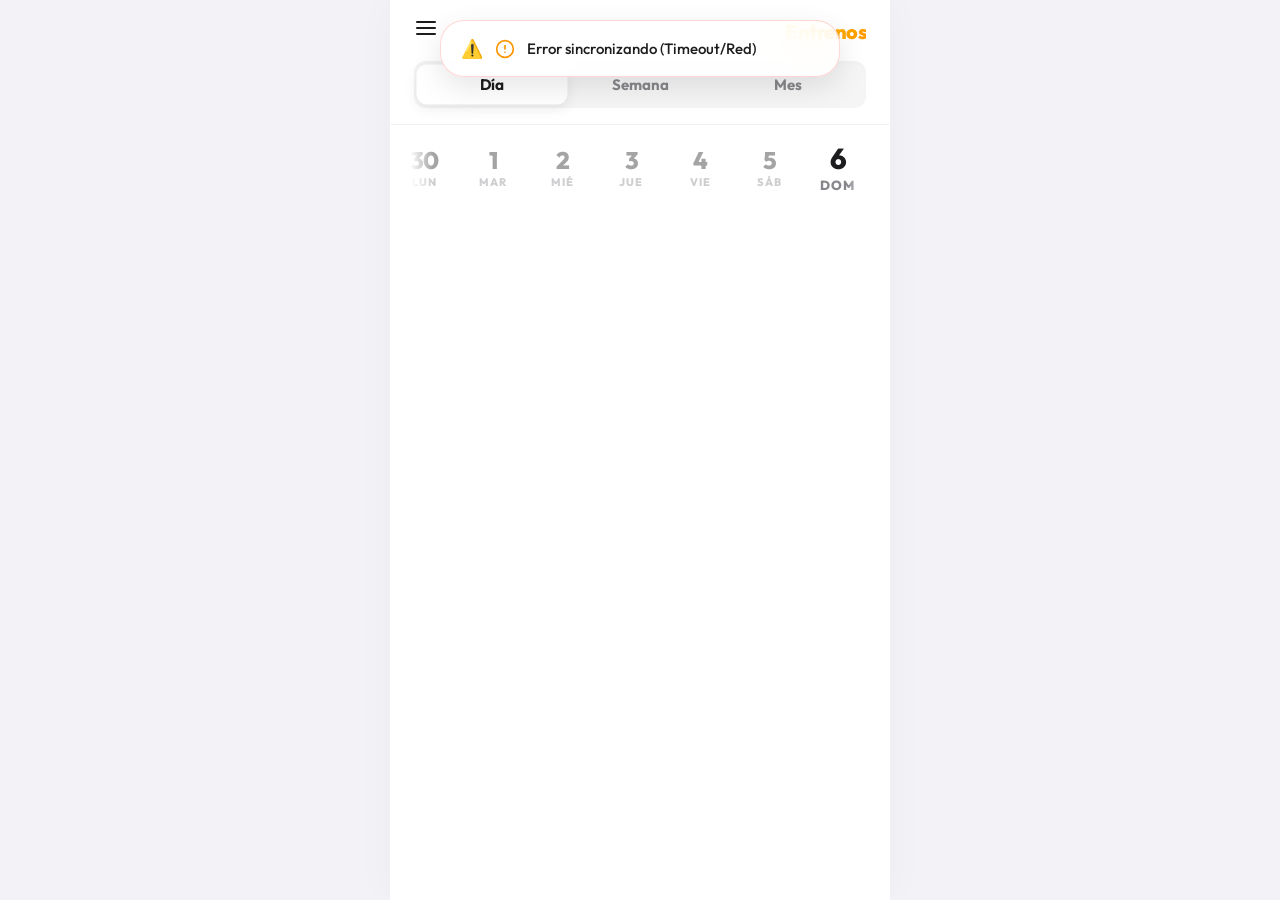
==== entrenos.html @ af9a8c85 "Add files via upload" ====
<!DOCTYPE html>
<html lang="es">
<head>
    <meta charset="UTF-8">
    <meta name="viewport" content="width=device-width, initial-scale=1.0, maximum-scale=1.0, user-scalable=no">
    <title>FlowApp - Entrenamientos</title>
    <link rel="stylesheet" href="shared.css">
    <link rel="stylesheet" href="entrenos.css">
</head>
<body>
    <nav id="sidebar" class="sidebar">
        <div class="sidebar-header">
            <h2>Menú</h2>
            <button id="close-menu" class="btn-icon">
                <svg width="20" height="20" viewBox="0 0 24 24" fill="none" stroke="currentColor" stroke-width="2" stroke-linecap="round" stroke-linejoin="round"><line x1="18" y1="6" x2="6" y2="18"></line><line x1="6" y1="6" x2="18" y2="18"></line></svg>
            </button>
        </div>
        <ul class="nav-links">
            <li onclick="window.location.href='index.html'" style="display:flex; align-items:center; gap:10px;">
                <svg width="18" height="18" viewBox="0 0 24 24" fill="none" stroke="currentColor" stroke-width="2" stroke-linecap="round" stroke-linejoin="round"><path d="M4 19.5A2.5 2.5 0 0 1 6.5 17H20"></path><path d="M6.5 2H20v20H6.5A2.5 2.5 0 0 1 4 19.5v-15A2.5 2.5 0 0 1 6.5 2z"></path></svg> Journaling
            </li>
            <li onclick="window.location.href='habitos.html'" style="display:flex; align-items:center; gap:10px;">
                <svg width="18" height="18" viewBox="0 0 24 24" fill="none" stroke="currentColor" stroke-width="2" stroke-linecap="round" stroke-linejoin="round"><polygon points="13 2 3 14 12 14 11 22 21 10 12 10 13 2"></polygon></svg> Hábitos
            </li>
            <li class="active" onclick="window.location.href='entrenos.html'" style="display:flex; align-items:center; gap:10px;">
                <svg width="18" height="18" viewBox="0 0 24 24" fill="none" stroke="currentColor" stroke-width="2" stroke-linecap="round" stroke-linejoin="round"><path d="M18 8h1a4 4 0 0 1 0 8h-1"></path><path d="M2 8h16v8H2z"></path><path d="M6 8v8"></path><path d="M14 8v8"></path><path d="M5 8H4a4 4 0 0 0 0 8h1"></path></svg> Entrenamientos
            </li>
        </ul>
    </nav>
    <div id="overlay" class="overlay"></div>

    <div class="app-container">
        <header>
            <div class="header-top">
                <button id="menu-btn" class="icon-btn">
                    <svg width="24" height="24" viewBox="0 0 24 24" fill="none" stroke="currentColor" stroke-width="2" stroke-linecap="round" stroke-linejoin="round"><line x1="3" y1="12" x2="21" y2="12"></line><line x1="3" y1="6" x2="21" y2="6"></line><line x1="3" y1="18" x2="21" y2="18"></line></svg>
                </button>
                <div class="logo"><span class="gradient-text">Entrenos</span></div>
            </div>
            <div id="view-toggles" class="view-toggles">
                <button class="toggle-btn active" id="btn-day" onclick="changeView('day')">Día</button>
                <button class="toggle-btn" id="btn-week" onclick="changeView('week')">Semana</button>
                <button class="toggle-btn" id="btn-month" onclick="changeView('month')">Mes</button>
            </div>
        </header>

        <main id="main-view">
            <div class="picker-container" id="picker-container"></div>
            
            <div id="start-screen" class="hidden">
                <h2 class="start-title">¿Qué toca hoy?</h2>
                <div id="routines-buttons" class="routines-buttons"></div>
                <button class="btn-skip" onclick="skipToLogs()">Omitir y ver registros</button>
            </div>

            <div id="logs-screen" class="hidden">
                <div id="logs-container" class="logs-container"></div>
            </div>

            <div id="fab-overlay" class="fab-overlay hidden" onclick="toggleFab()"></div>

            <div id="fab-container" class="fab-wrapper hidden">
                <div id="fab-menu" class="fab-menu">
                    <div class="fab-item" onclick="forceStartWorkout(); toggleFab();">
                        <span class="fab-label">Iniciar entrenamiento</span>
                        <button class="fab-mini fire">
                            <svg width="20" height="20" viewBox="0 0 24 24" fill="none" stroke="currentColor" stroke-width="2" stroke-linecap="round" stroke-linejoin="round"><path d="M8.5 14.5A2.5 2.5 0 0 0 11 12c0-1.38-.5-2-1-3-1.072-2.143-.224-4.054 2-6 .5 2.5 2 4.9 4 6.5 2 1.6 3 3.5 3 5.5a7 7 0 1 1-14 0c0-1.153.433-2.294 1-3a2.5 2.5 0 0 0 2.5 2.5z"></path></svg>
                        </button>
                    </div>
                    <div class="fab-item" onclick="openLibrary(); toggleFab();">
                        <span class="fab-label">Mis rutinas</span>
                        <button class="fab-mini add">
                            <svg width="20" height="20" viewBox="0 0 24 24" fill="none" stroke="currentColor" stroke-width="2" stroke-linecap="round" stroke-linejoin="round"><line x1="12" y1="5" x2="12" y2="19"></line><line x1="5" y1="12" x2="19" y2="12"></line></svg>
                        </button>
                    </div>
                </div>
                <button id="fab-main" class="fab-main" onclick="toggleFab()">
                    <svg width="28" height="28" viewBox="0 0 24 24" fill="none" stroke="currentColor" stroke-width="3" stroke-linecap="round" stroke-linejoin="round"><line x1="12" y1="5" x2="12" y2="19"></line><line x1="5" y1="12" x2="19" y2="12"></line></svg>
                </button>
            </div>
        </main>

        <div id="library-panel" class="modal-panel hidden">
            <div class="modal-header">
                <h2 class="gradient-text">Mis Rutinas</h2>
                <button class="btn-icon close-modal" onclick="closeModals()">
                    <svg width="20" height="20" viewBox="0 0 24 24" fill="none" stroke="currentColor" stroke-width="2" stroke-linecap="round" stroke-linejoin="round"><line x1="18" y1="6" x2="6" y2="18"></line><line x1="6" y1="6" x2="18" y2="18"></line></svg>
                </button>
            </div>
            <div id="library-list" class="form-content"></div>
            <div style="display: none;padding: 0 24px 30px;"><button class="btn-primary" onclick="openCreateForm()">Nueva Rutina</button></div>
        </div>

        <div id="form-panel" class="modal-panel hidden">
            <div class="modal-header">
                <h2 id="form-title" class="gradient-text">Nueva Rutina</h2>
                <button class="btn-icon close-modal" onclick="closeModals()">
                    <svg width="20" height="20" viewBox="0 0 24 24" fill="none" stroke="currentColor" stroke-width="2" stroke-linecap="round" stroke-linejoin="round"><line x1="18" y1="6" x2="6" y2="18"></line><line x1="6" y1="6" x2="18" y2="18"></line></svg>
                </button>
            </div>
            <div class="form-content">
                <div class="progressive-form">
                    <div class="form-step active" id="step-r-name">
                        <p class="section-label">1. Nombra tu rutina</p>
                        <input type="text" id="routine-name" placeholder="Ej. Espalda y Bíceps" autocomplete="off">
                    </div>
                    
                    <div class="form-step" id="step-r-color">
                        <p class="section-label">2. Elige un color</p>
                        <div class="color-picker" id="routine-color-picker"></div>
                    </div>
                    
                    <div class="form-step" id="step-r-exercises">
                        <p class="section-label">3. Añade tus ejercicios</p>
                        <div class="search-box">
                            <input type="text" id="exercise-search" placeholder="Escribe para buscar..." autocomplete="off">
                            <div id="search-results" class="search-results hidden"></div>
                        </div>
                        <ul id="selected-exercises" class="selected-exercises"></ul>
                    </div>
                </div>
                
                <button id="btn-save-routine" class="btn-primary" onclick="saveRoutine()" disabled>Guardar Rutina</button>
            </div>
        </div>

        <div id="deck-container" class="hidden">
            <div class="deck-header-btns">
                <button class="deck-btn reset" onclick="resetWorkout()">Reset</button>
                <button class="deck-btn" onclick="closeDeck()">Salir</button>
            </div>
            
            <div id="edge-left" class="edge-indicator nope">
                <svg width="40" height="40" viewBox="0 0 24 24" fill="none" stroke="white" stroke-width="3" stroke-linecap="round" stroke-linejoin="round"><line x1="18" y1="6" x2="6" y2="18"></line><line x1="6" y1="6" x2="18" y2="18"></line></svg>
            </div>
            <div id="edge-right" class="edge-indicator like">
                <svg width="40" height="40" viewBox="0 0 24 24" fill="none" stroke="white" stroke-width="3" stroke-linecap="round" stroke-linejoin="round"><polyline points="20 6 9 17 4 12"></polyline></svg>
            </div>

            <div id="cards-wrapper"></div>
        </div>
    </div>

    <div id="toast-container" class="toast-container"></div>
    <script src="entrenos.js"></script>
</body>
</html>
---- shared.css ----
/* shared.css - Estilos globales compartidos */

:root {
    /* Paleta Clean Premium iOS */
    --bg-color: #f2f2f7; 
    --surface-color: #ffffff; 
    --text-primary: #1d1d1f; 
    --text-secondary: #86868b;
    --primary-gradient: linear-gradient(135deg, #FFCC00 0%, #FF9500 100%);
    --gradient-hover: linear-gradient(135deg, #FFD633 0%, #FFA733 100%);
    
    /* Bordes y Sombras */
    --border-radius-xl: 32px;
    --border-radius-lg: 24px;
    --border-radius-sm: 16px;
    --glass-bg: rgba(255, 255, 255, 0.85);
    --glass-border: rgba(0, 0, 0, 0.05);
    --shadow-soft: 0 8px 30px rgba(0, 0, 0, 0.04);
}

* { 
    margin: 0; padding: 0; box-sizing: border-box; 
    font-family: -apple-system, BlinkMacSystemFont, 'SF Pro Display', 'Segoe UI', Roboto, sans-serif;
    -webkit-font-smoothing: antialiased;
}

body {
    background-color: var(--bg-color);
    color: var(--text-primary);
    overflow-x: hidden;
    height: 100dvh;
    display: flex;
    flex-direction: column;
}

/* Tipografía Compartida */
.gradient-text {
    background: var(--primary-gradient);
    -webkit-background-clip: text;
    -webkit-text-fill-color: transparent;
    font-weight: 800;
    letter-spacing: -0.5px;
}

/* Contenedor Principal y Header */
.app-container {
    display: flex;
    flex-direction: column;
    height: 100%;
    width: 100%;
    max-width: 500px;
    margin: 0 auto;
    position: relative;
    background-color: var(--surface-color);
    box-shadow: 0 0 40px rgba(0,0,0,0.03);
}

header {
    padding: 16px 24px;
    background: var(--glass-bg);
    backdrop-filter: blur(20px);
    -webkit-backdrop-filter: blur(20px);
    position: sticky;
    top: 0;
    z-index: 10;
    border-bottom: 1px solid var(--glass-border);
}

.icon-btn {
    background: none; border: none; 
    color: var(--text-primary); font-size: 24px; 
    cursor: pointer; transition: transform 0.2s ease, opacity 0.2s;
}
.icon-btn:active { transform: scale(0.9); opacity: 0.7; }
.logo { font-size: 20px; }

/* Menú Lateral (Sidebar Compartida) */
.sidebar {
    position: fixed; top: 0; left: -100%; width: 85%; max-width: 320px; height: 100%;
    background: var(--surface-color); border-right: 1px solid var(--glass-border);
    z-index: 100; transition: left 0.4s cubic-bezier(0.19, 1, 0.22, 1); 
    padding: 30px 24px; box-shadow: var(--shadow-soft);
}
.sidebar.open { left: 0; }

.sidebar-header { display: flex; justify-content: space-between; align-items: center; margin-bottom: 40px; }
.sidebar-header h2 { color: var(--text-primary); font-weight: 800; font-size: 24px; letter-spacing: -0.5px; }
#close-menu { 
    background: #f2f2f7; border: none; width: 32px; height: 32px; 
    border-radius: 50%; display: flex; align-items: center; justify-content: center;
    color: var(--text-primary); font-weight: bold; cursor: pointer;
}

.nav-links { list-style: none; }
.nav-links li { 
    padding: 16px 20px; margin-bottom: 8px; border-radius: var(--border-radius-sm); 
    cursor: pointer; transition: all 0.2s ease;
    color: var(--text-secondary); font-weight: 500; font-size: 17px;
}
.nav-links li.active { background: rgba(255, 149, 0, 0.1); color: #E68A00; font-weight: 700; }
.nav-links li.disabled { opacity: 0.4; cursor: not-allowed; }
.nav-links li:not(.active):not(.disabled):hover { background: #f2f2f7; color: var(--text-primary); }

.overlay { 
    position: fixed; top: 0; left: 0; width: 100%; height: 100%; 
    background: rgba(0,0,0,0.2); backdrop-filter: blur(3px); 
    z-index: 90; display: none; animation: fadeIn 0.3s; 
}
.overlay.show { display: block; }

/* Toasts Compartidos */
.toast-container { position: fixed; top: 20px; left: 50%; transform: translateX(-50%); z-index: 1000; display: flex; flex-direction: column; gap: 10px; width: 90%; max-width: 400px; }
.toast { 
    background: var(--glass-bg); backdrop-filter: blur(20px);
    border: 1px solid rgba(255, 59, 48, 0.2); box-shadow: 0 10px 30px rgba(0, 0, 0, 0.1);
    padding: 16px 20px; border-radius: var(--border-radius-lg); 
    color: var(--text-primary); font-weight: 500; font-size: 15px;
    animation: slideInDown 0.4s cubic-bezier(0.19, 1, 0.22, 1) forwards; 
    display: flex; align-items: center; gap: 12px;
}
.toast::before { content: '⚠️'; font-size: 18px; }

/* Animaciones Globales */
@keyframes slideInDown { 0% { opacity: 0; transform: translateY(-30px); } 100% { opacity: 1; transform: translateY(0); } }
@keyframes popIn { 0% { opacity: 0; transform: translateY(15px) scale(0.97); } 100% { opacity: 1; transform: translateY(0) scale(1); } }
@keyframes fadeIn { from { opacity: 0; } to { opacity: 1; } }
---- entrenos.css ----
/* entrenos.css - DISEÑO DISRUPTIVO ULTRA PREMIUM 2026 */
@import url('https://fonts.googleapis.com/css2?family=Outfit:wght@300;400;500;600;700;800;900&display=swap');

* { box-sizing: border-box; font-family: 'Outfit', sans-serif !important; }

/* --- Toggles y Header --- */
.header-top { display: flex; justify-content: space-between; align-items: center; margin-bottom: 15px; }
.view-toggles { display: flex; background: rgba(0,0,0,0.04); border-radius: 12px; padding: 4px; width: 100%; box-shadow: inset 0 2px 4px rgba(0,0,0,0.02); }
.toggle-btn { flex: 1; border: none; background: transparent; padding: 10px 0; border-radius: 10px; font-size: 15px; font-weight: 700; cursor: pointer; color: var(--text-secondary); transition: all 0.3s cubic-bezier(0.19, 1, 0.22, 1); }
.toggle-btn.active { background: var(--surface-color); color: var(--text-primary); box-shadow: 0 4px 12px rgba(0,0,0,0.08); transform: scale(1.02); }

main { flex: 1; overflow-y: auto; padding: 0 20px 120px 20px; width: 100%; }
.hidden { display: none !important; }

/* --- Picker Horizontal --- */
.picker-container { display: flex; overflow-x: auto; gap: 15px; padding: 20px 0; scrollbar-width: none; scroll-snap-type: x mandatory; align-items: center; mask-image: linear-gradient(to right, transparent, black 5%, black 95%, transparent); -webkit-mask-image: linear-gradient(to right, transparent, black 5%, black 95%, transparent); transition: opacity 0.3s, max-height 0.3s; }
.picker-container::-webkit-scrollbar { display: none; }
.day-item { display: flex; flex-direction: column; align-items: center; min-width: 54px; opacity: 0.4; font-weight: 600; scroll-snap-align: center; cursor: pointer; transition: all 0.3s ease; }
.day-item.active { opacity: 1; color: var(--text-primary); transform: scale(1.2); }
.day-item .day-num { font-size: 24px; font-weight: 800; letter-spacing: -1px; }
.day-item .day-name { font-size: 11px; text-transform: uppercase; font-weight: 800; color: var(--text-secondary); letter-spacing: 1px; }
.period-item { min-width: 90%; text-align: center; font-size: 16px; font-weight: 800; opacity: 0.3; scroll-snap-align: center; cursor: pointer; transition: all 0.3s; padding: 10px; letter-spacing: -0.3px; }
.period-item.active { opacity: 1; transform: scale(1.05); color: var(--text-primary); }

/* --- Pantalla de Inicio --- */
.start-title { font-size: 38px; font-weight: 900; text-align: center; margin: 20px 0 30px; background: linear-gradient(135deg, #FF9500, #FF3B30); -webkit-background-clip: text; -webkit-text-fill-color: transparent; letter-spacing: -1.5px; animation: slideUp 0.5s ease forwards; line-height: 1.1; }
.routines-buttons { display: flex; flex-direction: column; gap: 16px; width: 100%; }
.btn-routine-start { width: 100%; text-align: left; padding: 24px; border-radius: var(--border-radius-lg); font-size: 20px; font-weight: 700; background: linear-gradient(135deg, #ffffff 0%, #f4f4f8 100%); color: var(--text-primary); border: 1px solid rgba(0,0,0,0.03); box-shadow: 0 10px 30px rgba(0,0,0,0.04); cursor: pointer; transition: all 0.3s; display: flex; justify-content: space-between; align-items: center; position: relative; overflow: hidden; animation: slideUp 0.5s ease forwards; opacity: 0; }
.btn-routine-start::before { content: ''; position: absolute; left: 0; top: 0; width: 8px; height: 100%; background: var(--routine-color); border-radius: 8px 0 0 8px; }
.btn-routine-start:active { transform: scale(0.96); }
.btn-skip { width: 100%; text-align: center; background: transparent; color: var(--text-secondary); padding: 20px; border: none; font-size: 16px; font-weight: 700; cursor: pointer; animation: fadeIn 1s forwards; opacity: 0; text-decoration: underline; text-underline-offset: 4px; }

/* --- Logs (Historial de Entrenos) --- */
.logs-container { display: flex; flex-direction: column; gap: 30px; width: 100%; }
.empty-state { text-align: center; padding: 40px 20px; color: var(--text-secondary); font-weight: 600; font-size: 18px; animation: fadeIn 0.5s; display: flex; flex-direction: column; align-items: center; }

/* Grupo de Rutina Registrada */
.routine-group { background: linear-gradient(135deg, #ffffff 0%, #fafafa 100%); border-radius: var(--border-radius-xl); padding: 24px; box-shadow: 0 8px 30px rgba(0,0,0,0.03); animation: slideUp 0.5s ease forwards; position: relative; overflow: visible; }
.routine-group::before { content: ''; position: absolute; top: 0; left: 0; right: 0; height: 6px; background: var(--routine-color); border-radius: var(--border-radius-xl) var(--border-radius-xl) 0 0; }
.log-header-top { display: flex; justify-content: space-between; align-items: flex-start; margin-bottom: 24px; }
.log-routine-title { font-size: 24px; font-weight: 600; color: #2c2c2e; letter-spacing: -0.3px; line-height: 1.1; }

/* Menú 3 puntitos de Logs */
.log-action-btn { background: transparent; border: none; width: 32px; height: 32px; display: flex; justify-content: center; align-items: center; color: rgba(0,0,0,0.25); cursor: pointer; transition: all 0.2s; }
.log-action-btn:hover, .log-action-btn:active { color: var(--text-primary); transform: scale(1.1); }
.log-actions-menu-container { position: relative; }
.log-dropdown { position: absolute; top: calc(100% + 8px); right: 0; background: var(--surface-color); border-radius: 16px; box-shadow: 0 15px 40px rgba(0,0,0,0.15); border: 1px solid rgba(0,0,0,0.05); z-index: 50; min-width: 220px; overflow: hidden; transform-origin: top right; animation: scaleIn 0.2s cubic-bezier(0.19, 1, 0.22, 1); }
.log-dropdown.hidden { display: none; }
.log-dropdown-item { padding: 16px 20px; font-weight: 700; font-size: 16px; color: var(--text-primary); cursor: pointer; transition: background 0.2s; }
.log-dropdown-item:hover { background: #f8f8fb; }
.log-dropdown-item.delete { color: #FF3B30; border-top: 1px solid rgba(0,0,0,0.05); }

/* Edición de logs */
.log-edit-input { width: 68px; background: transparent; border: 1px solid transparent; font-size: 30px; font-weight: 900; text-align: center; outline: none; color: var(--text-primary); transition: all 0.2s; padding: 0; border-radius: 8px; opacity: 1; -webkit-text-fill-color: var(--text-primary); letter-spacing: -1px; }
.log-edit-input:not(:disabled) { background: #fff; border-color: rgba(0,0,0,0.15); box-shadow: 0 2px 8px rgba(0,0,0,0.05); padding: 4px; transform: scale(1.05); z-index: 10; color: var(--text-primary); -webkit-text-fill-color: initial; }
.edit-actions { display: flex; gap: 12px; margin-top: 24px; justify-content: flex-end; animation: fadeIn 0.3s ease; position: relative; z-index: 2147483647; pointer-events: auto !important; clear: both; }
.btn-cancel { background: #f2f2f7; color: var(--text-secondary); border: none; font-weight: 700; cursor: pointer; padding: 14px 24px; border-radius: 12px; font-size: 16px; transition: transform 0.2s; position: relative; z-index: 2147483647; pointer-events: auto !important; }
.btn-cancel:active { transform: scale(0.95); }
.btn-save { background: linear-gradient(135deg, #FF9500, #FF3B30); color: #fff; border: none; font-weight: 700; border-radius: 12px; padding: 14px 24px; cursor: pointer; box-shadow: 0 6px 15px rgba(255, 149, 0, 0.3); transition: transform 0.2s; font-size: 16px; position: relative; z-index: 2147483647; pointer-events: auto !important; }
.btn-save:active { transform: scale(0.95); }

/* Acordeón de Ejercicios */
.exercise-acc { background: transparent; border-bottom: 1px solid rgba(0,0,0,0.05); margin-bottom: 5px; overflow: hidden; transition: all 0.3s ease; }
.exercise-acc:last-child { border-bottom: none; margin-bottom: 0; }
.exercise-acc-header { padding: 20px 0; font-weight: 700; font-size: 17px; color: var(--text-primary); display: flex; justify-content: space-between; align-items: center; cursor: pointer; letter-spacing: -0.2px; }
.exercise-acc-header svg { transition: transform 0.3s; color: var(--text-secondary); }
.exercise-acc.open .exercise-acc-header svg { transform: rotate(180deg); color: var(--text-primary); }
.exercise-acc-body { max-height: 0; opacity: 0; transition: all 0.4s; }
.exercise-acc.open .exercise-acc-body { max-height: 800px; opacity: 1; padding-bottom: 20px; pointer-events: auto; }

/* SERIES (Logs) */
.modern-set-list { display: flex; flex-direction: column; gap: 10px; }
.modern-set-item { display: flex; align-items: center; background: linear-gradient(135deg, #ffffff 0%, #f4f4f8 100%); padding: 12px 16px; border-radius: 14px; box-shadow: 0 6px 15px rgba(0,0,0,0.03); border: 1px solid rgba(0,0,0,0.04); position: relative; overflow: hidden; }
.modern-set-item::before { content: ''; position: absolute; left: 0; top: 0; width: 4px; height: 100%; background: linear-gradient(to bottom, var(--routine-color, var(--text-primary)), transparent); opacity: 0.8; }
.ms-num { font-size: 15px; font-weight: 900; color: var(--text-primary); width: 32px; height: 32px; display: flex; justify-content: center; align-items: center; background: rgba(0,0,0,0.03); border-radius: 50%; margin-right: 12px; }
.ms-metrics { display: flex; flex: 1; justify-content: space-around; align-items: center; }
.ms-metric { display: flex; align-items: baseline; gap: 2px; }
.ms-lbl { font-size: 13px; font-weight: 800; color: var(--text-secondary); text-transform: uppercase; letter-spacing: 1px; }
.ms-divider { color: rgba(0,0,0,0.08); font-weight: 300; font-size: 28px; }

/* --- Vistas Semana y Mes --- */
.week-day-card { background: linear-gradient(135deg, #ffffff 0%, #f4f4f8 100%); border-radius: var(--border-radius-lg); padding: 16px 20px; margin-bottom: 10px; box-shadow: 0 4px 15px rgba(0,0,0,0.03); border-left: 5px solid transparent; animation: slideUp 0.4s forwards; display: flex; justify-content: space-between; align-items: center;}
.week-day-card.trained { border-left-color: var(--routine-color); cursor: pointer; }
.calendar-grid { display: grid; grid-template-columns: repeat(7, 1fr); gap: 10px; text-align: center; background: var(--surface-color); padding: 24px; border-radius: var(--border-radius-xl); box-shadow: 0 10px 40px rgba(0,0,0,0.04); animation: slideUp 0.5s forwards; }
.cal-header { font-size: 13px; font-weight: 900; color: var(--text-secondary); padding-bottom: 15px; }
.cal-day { aspect-ratio: 1; display: flex; flex-direction: column; justify-content: center; align-items: center; font-weight: 800; font-size: 18px; border-radius: 14px; cursor: pointer; transition: all 0.2s; }
.cal-day.trained { background: color-mix(in srgb, var(--routine-color) 10%, white); color: var(--text-primary); }
.cal-day.active { background: linear-gradient(135deg, #FF9500, #FF3B30) !important; color: white !important; transform: scale(1.1); box-shadow: 0 8px 20px rgba(255,149,0,0.3); }
.cal-dot { width: 6px; height: 6px; border-radius: 50%; background: var(--routine-color); margin-top: 4px; }

.add-routine-card { border: 2px dashed rgba(0,0,0,0.15); background: transparent; display: flex; justify-content: center; align-items: center; gap: 12px; color: var(--text-secondary); font-weight: 800; font-size: 18px; box-shadow: none; cursor: pointer; transition: all 0.3s; margin-top: 10px; border-left: 2px dashed rgba(0,0,0,0.15); }
.add-routine-card:active { background: rgba(0,0,0,0.03); border-color: var(--text-primary); color: var(--text-primary); transform: scale(0.98); }

/* --- FAB EXPANDIBLE Y OVERLAY BLUR --- */
.fab-overlay { position: fixed; inset: 0; background: rgba(242, 242, 247, 0.5); backdrop-filter: blur(8px); -webkit-backdrop-filter: blur(8px); z-index: 95; opacity: 0; pointer-events: none; transition: opacity 0.3s ease; }
.fab-overlay.show { opacity: 1; pointer-events: auto; }
.fab-wrapper { position: fixed; bottom: 30px; right: 30px; z-index: 100; display: flex; flex-direction: column; align-items: flex-end; gap: 15px; }
.fab-menu { display: flex; flex-direction: column; gap: 16px; align-items: flex-end; transition: all 0.3s cubic-bezier(0.19, 1, 0.22, 1); opacity: 0; transform: translateY(20px); pointer-events: none; }
.fab-menu.open { opacity: 1; transform: translateY(0); pointer-events: auto; }
.fab-item { display: flex; align-items: center; gap: 14px; cursor: pointer; transition: transform 0.2s; }
.fab-item:active { transform: scale(0.95); }
.fab-label { background: var(--surface-color); padding: 10px 18px; border-radius: 12px; font-weight: 800; font-size: 15px; box-shadow: 0 10px 25px rgba(0,0,0,0.1); color: var(--text-primary); letter-spacing: -0.3px; }
.fab-mini { width: 50px; height: 50px; border-radius: 25px; border: none; display: flex; justify-content: center; align-items: center; color: white; box-shadow: 0 10px 25px rgba(255, 149, 0, 0.3); }
.fab-mini.fire { background: linear-gradient(135deg, #FF9500, #FF3B30); }
.fab-mini.add { background: linear-gradient(135deg, #FF9500, #FF3B30); }
.fab-main { width: 64px; height: 64px; border-radius: 32px; background: linear-gradient(135deg, #FF9500, #FF3B30); color: white; border: none; box-shadow: 0 15px 35px rgba(255, 149, 0, 0.4); transition: transform 0.3s cubic-bezier(0.19, 1, 0.22, 1), background 0.3s; cursor: pointer; display: flex; justify-content: center; align-items: center; }
.fab-main.active { transform: rotate(45deg); background: #FF3B30; box-shadow: 0 10px 25px rgba(255, 59, 48, 0.3); }

/* --- Modales --- */
.modal-panel { position: fixed; top: 0; left: 0; width: 100%; height: 100%; background: var(--bg-color); z-index: 105; display: flex; flex-direction: column; transition: transform 0.4s cubic-bezier(0.19, 1, 0.22, 1); }
.modal-panel.hidden { transform: translateY(100%); }
.modal-header { display: flex; justify-content: space-between; align-items: center; padding: 24px; background: var(--glass-bg); backdrop-filter: blur(20px); border-bottom: 1px solid var(--glass-border); }
.form-content { padding: 24px; overflow-y: auto; flex: 1; display: flex; flex-direction: column; gap: 30px; width: 100%; }
.progressive-form { display: flex; flex-direction: column; gap: 24px; width: 100%; }
.form-step { opacity: 0; transform: translateY(15px); max-height: 0; overflow: hidden; transition: all 0.5s cubic-bezier(0.19, 1, 0.22, 1); pointer-events: none; width: 100%; }
.form-step.active { opacity: 1; transform: translateY(0); max-height: 1000px; overflow: visible; pointer-events: auto; }
.section-label { font-size: 15px; font-weight: 900; color: var(--text-secondary); margin-bottom: 16px; text-transform: uppercase; letter-spacing: 1px; }

input[type="text"], input[type="number"] { width: 100%; padding: 18px 20px; border-radius: 12px; border: 1px solid rgba(0,0,0,0.05); font-size: 18px; font-weight: 700; background: var(--surface-color); outline: none; transition: all 0.2s; }
input:focus { border-color: #FF9500; box-shadow: 0 0 0 4px rgba(255, 149, 0, 0.1); }
.search-box { position: relative; width: 100%; }
.search-results { position: absolute; top: calc(100% + 8px); left: 0; right: 0; background: var(--surface-color); border-radius: 12px; box-shadow: 0 15px 40px rgba(0,0,0,0.15); z-index: 50; max-height: 250px; overflow-y: auto; border: 1px solid rgba(0,0,0,0.05); }
.search-item { padding: 16px 20px; border-bottom: 1px solid rgba(0,0,0,0.03); cursor: pointer; font-weight: 700; font-size: 16px; color: var(--text-primary); transition: background 0.2s; }
.search-item:hover { background: #f8f8fb; color: #FF9500; }

.selected-exercises { list-style: none; display: flex; flex-direction: column; gap: 10px; margin: 16px 0 0 0; padding: 0; width: 100%; }
.ex-chip { background: linear-gradient(135deg, #ffffff 0%, #f4f4f8 100%); padding: 12px 16px; border-radius: 12px; display: flex; justify-content: space-between; align-items: center; font-weight: 800; font-size: 16px; border: 1px solid rgba(0,0,0,0.03); width: 100%; }
.ex-chip-name { display: flex; align-items: center; gap: 12px; }
.ex-chip-num { color: var(--text-secondary); font-weight: 900; opacity: 0.5; }
.ex-chip .remove { color: #FF3B30; cursor: pointer; padding: 6px; background: rgba(255, 59, 48, 0.1); border-radius: 50%; display: flex; justify-content: center; align-items: center; transition: transform 0.2s; }
.ex-chip .remove:active { transform: scale(0.8); }

.color-picker { display: flex; gap: 14px; flex-wrap: wrap; }
.color-circle { width: 48px; height: 48px; border-radius: 24px; cursor: pointer; border: 3px solid transparent; transition: transform 0.2s; box-shadow: 0 4px 10px rgba(0,0,0,0.05); }
.color-circle.selected { border-color: var(--text-primary); transform: scale(1.15); box-shadow: 0 8px 20px rgba(0,0,0,0.15); }

/* BOTON PRINCIPAL DEGRADADO AMARILLO/NARANJA */
.btn-primary { width: 100%; padding: 22px; border-radius: 16px; background: linear-gradient(135deg, #FF9500, #FF3B30); color: white; font-size: 19px; font-weight: 900; letter-spacing: -0.5px; border: none; margin-top: 20px; cursor: pointer; box-shadow: 0 10px 25px rgba(255, 149, 0, 0.3); transition: all 0.2s; }
.btn-primary:active:not(:disabled) { transform: scale(0.96); box-shadow: 0 5px 15px rgba(255, 149, 0, 0.2); }
.btn-primary:disabled { opacity: 0.4; cursor: not-allowed; box-shadow: none; filter: grayscale(1); }

.btn-icon { background: rgba(0,0,0,0.05); border: none; border-radius: 50%; width: 44px; height: 44px; display: flex; justify-content: center; align-items: center; cursor: pointer; color: var(--text-primary); transition: transform 0.2s; }
.btn-icon:active { transform: scale(0.9); }

/* =========================================
   TINDER DECK
   ========================================= */
#deck-container { position: fixed; inset: 0; background: rgba(0, 0, 0, 0.85); backdrop-filter: blur(25px); -webkit-backdrop-filter: blur(25px); z-index: 1000; display: flex; align-items: center; justify-content: center; overflow: hidden; }
#cards-wrapper { position: relative; width: 100%; max-width: 400px; height: 85vh; perspective: 1000px; z-index: 10; }

.swipe-card { position: absolute; top: 0; left: 0; width: 100%; height: 100%; background: var(--surface-color); border-radius: 32px; box-shadow: 0 30px 60px rgba(0,0,0,0.4); display: flex; flex-direction: column; user-select: none; touch-action: pan-y; overflow: hidden; }
.swipe-card.active { z-index: 10; transform: scale(1) translateY(0); }
.swipe-card.behind { z-index: 9; transform: scale(0.92) translateY(30px); opacity: 0.8; pointer-events: none; }
.swipe-card.animate { transition: transform 0.3s cubic-bezier(0.19, 1, 0.22, 1), opacity 0.3s ease; }

@keyframes entranceBounce { 0% { transform: scale(0.9); opacity: 0; } 60% { transform: scale(1.03); opacity: 1; } 100% { transform: scale(1); opacity: 1; } }
@keyframes shineSweep { 0% { left: -200%; } 100% { left: 200%; } }
.swipe-card.entrance-anim { animation: entranceBounce 0.5s cubic-bezier(0.19, 1, 0.22, 1) forwards; overflow: hidden; }
.swipe-card.entrance-anim::after { content: ''; position: absolute; top: 0; left: -200%; width: 150%; height: 100%; background: linear-gradient(to right, rgba(255,255,255,0) 0%, rgba(255,255,255,0.15) 30%, rgba(255,255,255,0.4) 50%, rgba(255,255,255,0.15) 70%, rgba(255,255,255,0) 100%); transform: skewX(-30deg); filter: blur(10px); animation: shineSweep 1.2s cubic-bezier(0.25, 0.46, 0.45, 0.94) 0.1s forwards; z-index: 100; pointer-events: none; }

.card-visual { height: 45%; min-height: 250px; background-size: cover; background-position: center; position: relative; display: flex; flex-direction: column; justify-content: flex-end; padding: 30px 24px; }
.card-visual::after { content: ''; position: absolute; inset: 0; background: linear-gradient(to top, rgba(0,0,0,0.95) 0%, rgba(0,0,0,0.4) 50%, transparent 100%); }
.card-visual-text { position: relative; z-index: 2; }
.card-progress { font-size: 13px; color: rgba(255,255,255,0.7); font-weight: 900; text-transform: uppercase; margin-bottom: 8px; letter-spacing: 2px; }
.card-title { font-size: 34px; font-weight: 700; color: white; line-height: 1.1; letter-spacing: -0.5px; text-shadow: 0 2px 10px rgba(0,0,0,0.5); }

.series-container { flex: 1; display: flex; flex-direction: column; gap: 12px; overflow-y: auto; padding: 24px; background: var(--bg-color); }
.serie-row { display: flex; align-items: center; gap: 15px; background: var(--surface-color); padding: 14px 16px; border-radius: 16px; box-shadow: 0 4px 15px rgba(0,0,0,0.02); transition: all 0.3s cubic-bezier(0.19, 1, 0.22, 1); border: 2px solid transparent; }
.serie-row.active-input { border-color: var(--text-primary); transform: scale(1.02); box-shadow: 0 10px 25px rgba(0,0,0,0.08); }
.serie-row.hidden-set { display: none !important; }
.serie-num { width: 32px; height: 32px; background: var(--text-primary); color: white; border-radius: 50%; font-weight: 900; font-size: 15px; display: flex; justify-content: center; align-items: center; flex-shrink: 0; }
.inputs-group { display: flex; gap: 12px; flex: 1; }
.serie-input { flex: 1; padding: 16px; border: none; border-radius: 10px; font-size: 22px; text-align: center; font-weight: 900; background: #f2f2f7; outline: none; transition: all 0.2s; color: var(--text-primary); letter-spacing: -1px; width: 100%; }
.serie-input:focus { background: white; }
.serie-input::placeholder { color: #c7c7cc; font-weight: 700; font-size: 16px; letter-spacing: 0; }

.edge-indicator { position: absolute; top: 50%; transform: translateY(-50%); height: 220px; width: 100px; z-index: 1050; display: flex; align-items: center; opacity: 0; pointer-events: none; transition: background-color 0.2s ease; }
.edge-indicator.nope { left: -100px; border-radius: 0 150px 150px 0; background-color: rgba(255, 59, 48, 0.95); justify-content: flex-end; padding-right: 24px; box-shadow: inset -10px 0 30px rgba(0,0,0,0.1); }
.edge-indicator.like { right: -100px; border-radius: 150px 0 0 150px; background-color: rgba(52, 199, 89, 0.95); justify-content: flex-start; padding-left: 24px; box-shadow: inset 10px 0 30px rgba(0,0,0,0.1); }

.deck-header-btns { position: absolute; top: 40px; width: 100%; padding: 0 30px; display: flex; justify-content: space-between; z-index: 1200; pointer-events: none; }
.deck-btn { pointer-events: auto; color: white; background: rgba(255,255,255,0.2); backdrop-filter: blur(10px); padding: 12px 24px; border-radius: 30px; font-size: 14px; font-weight: 900; cursor: pointer; transition: transform 0.2s; border: none; text-transform: uppercase; letter-spacing: 1px; }
.deck-btn.reset { background: rgba(255, 59, 48, 0.7); }
.deck-btn:active { transform: scale(0.9); }

@keyframes slideUp { 0% { opacity: 0; transform: translateY(20px); } 100% { opacity: 1; transform: translateY(0); } }
@keyframes fadeIn { from { opacity: 0; } to { opacity: 1; } }
@keyframes scaleIn { from { opacity: 0; transform: scale(0.95); } to { opacity: 1; transform: scale(1); } }
/* =========================================
   ACORDEÓN DE LIBRERÍA DE RUTINAS
   ========================================= */
.library-acc { 
    background: linear-gradient(135deg, #ffffff 0%, #f4f4f8 100%); 
    border-radius: var(--border-radius-lg); 
    margin-bottom: 10px; 
    box-shadow: 0 4px 15px rgba(0,0,0,0.03); 
    border-left: 5px solid var(--routine-color); 
    overflow: hidden; 
    transition: all 0.4s cubic-bezier(0.19, 1, 0.22, 1); 
    animation: slideUp 0.4s forwards; 
}
.library-acc-header { 
    padding: 16px 20px; 
    display: flex; 
    justify-content: space-between; 
    align-items: center; 
    cursor: pointer; 
}
.library-acc-body { 
    max-height: 0; 
    opacity: 0; 
    transition: all 0.4s cubic-bezier(0.19, 1, 0.22, 1); 
    background: transparent; 
}
.library-acc.open .library-acc-body { 
    max-height: 1200px; 
    opacity: 1; 
    padding: 0 20px 20px 20px; 
}

/* Items de ejercicio en el desplegable */
.lib-ex-item { 
    display: flex; 
    align-items: center; 
    gap: 14px; 
    padding: 10px 0; 
    border-bottom: 1px solid rgba(0,0,0,0.04); 
}
.lib-ex-item:last-child { border-bottom: none; }
.lib-ex-num { 
    font-weight: 900; 
    color: var(--text-secondary); 
    opacity: 0.5; 
    width: 20px; 
    font-size: 14px;
}
.lib-ex-gif { 
    width: 46px; 
    height: 46px; 
    border-radius: 12px; 
    object-fit: cover; 
    background: rgba(0,0,0,0.05); 
    box-shadow: 0 2px 8px rgba(0,0,0,0.05);
}
.lib-ex-name { 
    font-weight: 700; 
    font-size: 15px; 
    color: var(--text-primary); 
    flex: 1; 
    line-height: 1.2; 
}
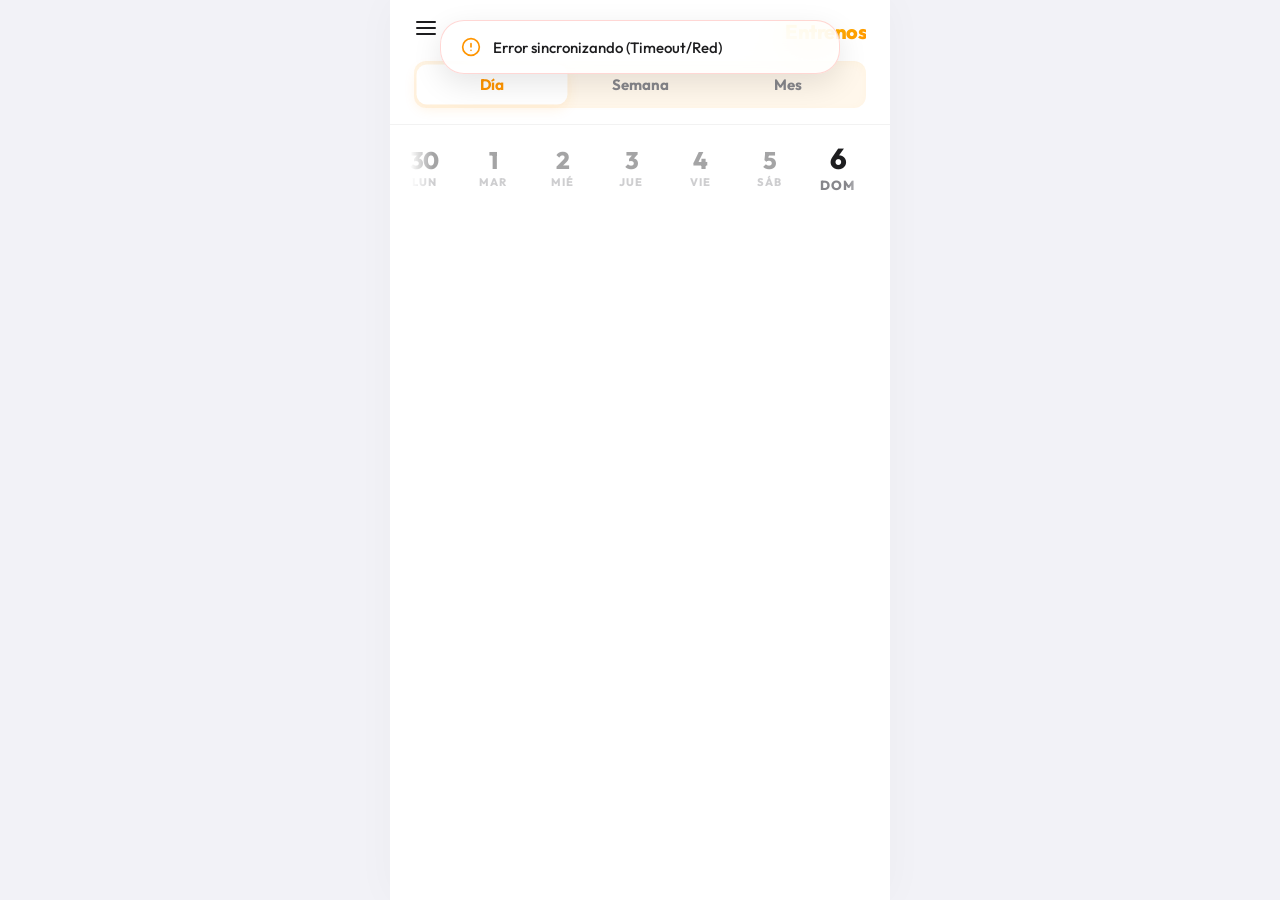
==== commit a9ef380c: "Add files via upload" ====
--- a/entrenos.html
+++ b/entrenos.html
@@ -23,7 +23,27 @@
                 <svg width="18" height="18" viewBox="0 0 24 24" fill="none" stroke="currentColor" stroke-width="2" stroke-linecap="round" stroke-linejoin="round"><polygon points="13 2 3 14 12 14 11 22 21 10 12 10 13 2"></polygon></svg> Hábitos
             </li>
             <li class="active" onclick="window.location.href='entrenos.html'" style="display:flex; align-items:center; gap:10px;">
-                <svg width="18" height="18" viewBox="0 0 24 24" fill="none" stroke="currentColor" stroke-width="2" stroke-linecap="round" stroke-linejoin="round"><path d="M18 8h1a4 4 0 0 1 0 8h-1"></path><path d="M2 8h16v8H2z"></path><path d="M6 8v8"></path><path d="M14 8v8"></path><path d="M5 8H4a4 4 0 0 0 0 8h1"></path></svg> Entrenamientos
+                <svg width="18" height="18" fill="currentColor" version="1.1" id="Layer_1" xmlns="http://www.w3.org/2000/svg" xmlns:xlink="http://www.w3.org/1999/xlink" viewBox="0 0 512 512" xml:space="preserve">
+        <g>
+            <g>
+                <path d="M503.749,226.95h-4.352v-38.073c0-16.017-13.032-29.047-29.048-29.047h-16.188v-16.132
+                    c0-16.018-13.03-29.049-29.048-29.049h-31.152c-16.017,0-29.048,13.031-29.048,29.049v83.252H147.087v-83.252
+                    c0-16.018-13.03-29.049-29.048-29.049H86.887c-16.017,0-29.048,13.031-29.048,29.049v16.132H41.652
+                    c-16.017,0-29.048,13.03-29.048,29.047v38.073H8.251c-4.557,0-8.251,3.693-8.251,8.251v41.596c0,4.558,3.694,8.251,8.251,8.251
+                    h4.353v38.071c0,16.017,13.031,29.047,29.048,29.047h16.187v16.134c0,16.017,13.03,29.048,29.048,29.048h31.152
+                    c16.017,0,29.048-13.031,29.048-29.048v-83.253h217.826v83.253c0,16.017,13.03,29.048,29.048,29.048h31.152
+                    c16.017,0,29.048-13.031,29.048-29.048v-16.134h16.187c16.017,0,29.048-13.03,29.048-29.047v-38.071h4.352
+                    c4.557,0,8.251-3.693,8.251-8.251v-41.596C512,230.644,508.306,226.95,503.749,226.95z M57.839,335.664H41.652
+                    c-6.918,0-12.545-5.627-12.545-12.544V188.878c0-6.917,5.628-12.544,12.545-12.544h16.187V335.664z M130.585,368.301
+                    c0,6.918-5.627,12.545-12.545,12.545H86.887c-6.918,0-12.545-5.627-12.545-12.545V143.698c0-6.918,5.627-12.546,12.545-12.546
+                    h31.152c6.918,0,12.545,5.628,12.545,12.546V368.301z M182.645,268.546h-35.557v-25.094h35.557V268.546z M312.857,268.546h-113.71
+                    v-25.094h113.71V268.546z M364.913,268.546H329.36v-25.094h35.553V268.546z M437.658,368.301c0,6.918-5.627,12.545-12.545,12.545
+                    h-31.152c-6.918,0-12.545-5.627-12.545-12.545V143.698c0-6.918,5.627-12.546,12.545-12.546h31.152
+                    c6.918,0,12.545,5.628,12.545,12.546V368.301z M482.893,323.12c0,6.917-5.628,12.544-12.545,12.544h-16.187V176.332h16.187
+                    c6.918,0,12.545,5.627,12.545,12.544V323.12z"/>
+            </g>
+        </g>
+    </svg> Entrenamientos
             </li>
         </ul>
     </nav>
--- a/shared.css
+++ b/shared.css
@@ -74,42 +74,97 @@
 .icon-btn:active { transform: scale(0.9); opacity: 0.7; }
 .logo { font-size: 20px; }
 
-/* Menú Lateral (Sidebar Compartida) */
+/* ====================================================
+   MENÚ LATERAL (SIDEBAR) ULTRA PREMIUM UNIFICADO
+   ==================================================== */
 .sidebar {
     position: fixed; top: 0; left: -100%; width: 85%; max-width: 320px; height: 100%;
     background: var(--surface-color); border-right: 1px solid var(--glass-border);
-    z-index: 100; transition: left 0.4s cubic-bezier(0.19, 1, 0.22, 1); 
-    padding: 30px 24px; box-shadow: var(--shadow-soft);
+    z-index: 1100; transition: left 0.4s cubic-bezier(0.19, 1, 0.22, 1); 
+    padding: 30px 24px; box-shadow: 20px 0 50px rgba(0, 0, 0, 0.05);
 }
 .sidebar.open { left: 0; }
 
 .sidebar-header { display: flex; justify-content: space-between; align-items: center; margin-bottom: 40px; }
-.sidebar-header h2 { color: var(--text-primary); font-weight: 800; font-size: 24px; letter-spacing: -0.5px; }
-#close-menu { 
-    background: #f2f2f7; border: none; width: 32px; height: 32px; 
-    border-radius: 50%; display: flex; align-items: center; justify-content: center;
-    color: var(--text-primary); font-weight: bold; cursor: pointer;
+.sidebar-header h2 { color: var(--text-primary); font-weight: 900; font-size: 24px; letter-spacing: -0.5px; }
+.sidebar .btn-icon { 
+    background: rgba(0,0,0,0.05); border: none; width: 44px; height: 44px; 
+    border-radius: 50%; display: flex; justify-content: center; align-items: center; 
+    cursor: pointer; color: var(--text-primary); transition: transform 0.2s;
 }
 
+/* Botón Cerrar Menú */
+#close-menu {
+    background: rgba(0, 0, 0, 0.04);
+    border: none;
+    width: 40px;
+    height: 40px;
+    border-radius: 50%;
+    font-size: 14px;
+    cursor: pointer;
+    color: var(--text-primary);
+    display: flex;
+    justify-content: center;
+    align-items: center;
+    transition: background 0.2s, transform 0.2s;
+}
+
+#close-menu:active {
+    transform: scale(0.9);
+    background: rgba(0, 0, 0, 0.08);
+}
+
+/* Lista de Enlaces */
 .nav-links { list-style: none; }
 .nav-links li { 
-    padding: 16px 20px; margin-bottom: 8px; border-radius: var(--border-radius-sm); 
-    cursor: pointer; transition: all 0.2s ease;
-    color: var(--text-secondary); font-weight: 500; font-size: 17px;
+    padding: 16px 20px; margin-bottom: 8px; border-radius: 14px; 
+    cursor: pointer; transition: all 0.25s cubic-bezier(0.19, 1, 0.22, 1);
+    color: var(--text-secondary); font-weight: 700; font-size: 17px;
+    display: flex; align-items: center; gap: 14px;
 }
-.nav-links li.active { background: rgba(255, 149, 0, 0.1); color: #E68A00; font-weight: 700; }
-.nav-links li.disabled { opacity: 0.4; cursor: not-allowed; }
-.nav-links li:not(.active):not(.disabled):hover { background: #f2f2f7; color: var(--text-primary); }
 
-.overlay { 
-    position: fixed; top: 0; left: 0; width: 100%; height: 100%; 
-    background: rgba(0,0,0,0.2); backdrop-filter: blur(3px); 
-    z-index: 90; display: none; animation: fadeIn 0.3s; 
+.nav-links li:hover:not(.active) { background: rgba(0,0,0,0.02); color: var(--text-primary); transform: translateX(6px); }
+.nav-links li.disabled { 
+    opacity: 0.4; cursor: not-allowed; 
 }
-.overlay.show { display: block; }
 
-/* Toasts Compartidos */
-.toast-container { position: fixed; top: 20px; left: 50%; transform: translateX(-50%); z-index: 1000; display: flex; flex-direction: column; gap: 10px; width: 90%; max-width: 400px; }
+/* Enlace Activo unificado con el degradado principal */
+.nav-links li.active { 
+    background: var(--primary-gradient); 
+    color: white !important; 
+    box-shadow: 0 10px 25px rgba(255, 204, 0, 0.35); 
+    transform: scale(1.02);
+}
+
+/* ====================================================
+   OVERLAY (FONDO DESENFOCADO)
+   ==================================================== */
+.overlay {
+    position: fixed;
+    inset: 0;
+    background: rgba(242, 242, 247, 0.4);
+    backdrop-filter: blur(8px);
+    -webkit-backdrop-filter: blur(8px);
+    z-index: 1050;
+    opacity: 0;
+    pointer-events: none;
+    transition: opacity 0.3s ease;
+    display: block; /* Mantenemos el bloque pero controlamos con opacidad */
+}
+
+.overlay.show {
+    opacity: 1;
+    pointer-events: auto;
+}
+
+/* ====================================================
+   TOASTS COMPARTIDOS
+   ==================================================== */
+.toast-container { 
+    position: fixed; top: 20px; left: 50%; transform: translateX(-50%); 
+    z-index: 1000; display: flex; flex-direction: column; gap: 10px; 
+    width: 90%; max-width: 400px; 
+}
 .toast { 
     background: var(--glass-bg); backdrop-filter: blur(20px);
     border: 1px solid rgba(255, 59, 48, 0.2); box-shadow: 0 10px 30px rgba(0, 0, 0, 0.1);
@@ -118,7 +173,6 @@
     animation: slideInDown 0.4s cubic-bezier(0.19, 1, 0.22, 1) forwards; 
     display: flex; align-items: center; gap: 12px;
 }
-.toast::before { content: '⚠️'; font-size: 18px; }
 
 /* Animaciones Globales */
 @keyframes slideInDown { 0% { opacity: 0; transform: translateY(-30px); } 100% { opacity: 1; transform: translateY(0); } }
--- a/entrenos.css
+++ b/entrenos.css
@@ -1,13 +1,13 @@
-/* entrenos.css - DISEÑO DISRUPTIVO ULTRA PREMIUM 2026 */
-@import url('https://fonts.googleapis.com/css2?family=Outfit:wght@300;400;500;600;700;800;900&display=swap');
+/* entrenos.css - DISEÑO DISRUPTIVO ULTRA PREMIUM 2026 - V2 */
+@import url('https://fonts.googleapis.com/css2?family=Outfit:wght=300;400;500;600;700;800;900&display=swap');
 
 * { box-sizing: border-box; font-family: 'Outfit', sans-serif !important; }
 
 /* --- Toggles y Header --- */
 .header-top { display: flex; justify-content: space-between; align-items: center; margin-bottom: 15px; }
-.view-toggles { display: flex; background: rgba(0,0,0,0.04); border-radius: 12px; padding: 4px; width: 100%; box-shadow: inset 0 2px 4px rgba(0,0,0,0.02); }
+.view-toggles { display: flex; background: rgba(255, 149, 0, 0.08); border-radius: 12px; padding: 4px; width: 100%; box-shadow: inset 0 2px 8px rgba(255, 149, 0, 0.05); }
 .toggle-btn { flex: 1; border: none; background: transparent; padding: 10px 0; border-radius: 10px; font-size: 15px; font-weight: 700; cursor: pointer; color: var(--text-secondary); transition: all 0.3s cubic-bezier(0.19, 1, 0.22, 1); }
-.toggle-btn.active { background: var(--surface-color); color: var(--text-primary); box-shadow: 0 4px 12px rgba(0,0,0,0.08); transform: scale(1.02); }
+.toggle-btn.active { background: var(--surface-color); color: #FF9500; box-shadow: 0 4px 12px rgba(255, 149, 0, 0.12); transform: scale(1.02); }
 
 main { flex: 1; overflow-y: auto; padding: 0 20px 120px 20px; width: 100%; }
 .hidden { display: none !important; }
@@ -23,7 +23,7 @@
 .period-item.active { opacity: 1; transform: scale(1.05); color: var(--text-primary); }
 
 /* --- Pantalla de Inicio --- */
-.start-title { font-size: 38px; font-weight: 900; text-align: center; margin: 20px 0 30px; background: linear-gradient(135deg, #FF9500, #FF3B30); -webkit-background-clip: text; -webkit-text-fill-color: transparent; letter-spacing: -1.5px; animation: slideUp 0.5s ease forwards; line-height: 1.1; }
+.start-title { font-size: 38px; font-weight: 900; text-align: center; margin: 20px 0 30px; background: linear-gradient(135deg, #FFCC00, #FF9500); -webkit-background-clip: text; -webkit-text-fill-color: transparent; letter-spacing: -1.5px; animation: slideUp 0.5s ease forwards; line-height: 1.1; }
 .routines-buttons { display: flex; flex-direction: column; gap: 16px; width: 100%; }
 .btn-routine-start { width: 100%; text-align: left; padding: 24px; border-radius: var(--border-radius-lg); font-size: 20px; font-weight: 700; background: linear-gradient(135deg, #ffffff 0%, #f4f4f8 100%); color: var(--text-primary); border: 1px solid rgba(0,0,0,0.03); box-shadow: 0 10px 30px rgba(0,0,0,0.04); cursor: pointer; transition: all 0.3s; display: flex; justify-content: space-between; align-items: center; position: relative; overflow: hidden; animation: slideUp 0.5s ease forwards; opacity: 0; }
 .btn-routine-start::before { content: ''; position: absolute; left: 0; top: 0; width: 8px; height: 100%; background: var(--routine-color); border-radius: 8px 0 0 8px; }
@@ -31,7 +31,13 @@
 .btn-skip { width: 100%; text-align: center; background: transparent; color: var(--text-secondary); padding: 20px; border: none; font-size: 16px; font-weight: 700; cursor: pointer; animation: fadeIn 1s forwards; opacity: 0; text-decoration: underline; text-underline-offset: 4px; }
 
 /* --- Logs (Historial de Entrenos) --- */
-.logs-container { display: flex; flex-direction: column; gap: 30px; width: 100%; }
+.logs-container { 
+    display: flex; 
+    flex-direction: column; 
+    gap: 30px; 
+    width: 100%; 
+    padding-bottom: 40px;
+}
 .empty-state { text-align: center; padding: 40px 20px; color: var(--text-secondary); font-weight: 600; font-size: 18px; animation: fadeIn 0.5s; display: flex; flex-direction: column; align-items: center; }
 
 /* Grupo de Rutina Registrada */
@@ -56,10 +62,10 @@
 .edit-actions { display: flex; gap: 12px; margin-top: 24px; justify-content: flex-end; animation: fadeIn 0.3s ease; position: relative; z-index: 2147483647; pointer-events: auto !important; clear: both; }
 .btn-cancel { background: #f2f2f7; color: var(--text-secondary); border: none; font-weight: 700; cursor: pointer; padding: 14px 24px; border-radius: 12px; font-size: 16px; transition: transform 0.2s; position: relative; z-index: 2147483647; pointer-events: auto !important; }
 .btn-cancel:active { transform: scale(0.95); }
-.btn-save { background: linear-gradient(135deg, #FF9500, #FF3B30); color: #fff; border: none; font-weight: 700; border-radius: 12px; padding: 14px 24px; cursor: pointer; box-shadow: 0 6px 15px rgba(255, 149, 0, 0.3); transition: transform 0.2s; font-size: 16px; position: relative; z-index: 2147483647; pointer-events: auto !important; }
+.btn-save { background: linear-gradient(135deg, #FFCC00, #FF9500); color: #fff; border: none; font-weight: 700; border-radius: 12px; padding: 14px 24px; cursor: pointer; box-shadow: 0 6px 15px rgba(255, 204, 0, 0.3); transition: transform 0.2s; font-size: 16px; position: relative; z-index: 2147483647; pointer-events: auto !important; }
 .btn-save:active { transform: scale(0.95); }
 
-/* Acordeón de Ejercicios */
+/* Acordeón de Ejercicios (Vista Lista Clásica) */
 .exercise-acc { background: transparent; border-bottom: 1px solid rgba(0,0,0,0.05); margin-bottom: 5px; overflow: hidden; transition: all 0.3s ease; }
 .exercise-acc:last-child { border-bottom: none; margin-bottom: 0; }
 .exercise-acc-header { padding: 20px 0; font-weight: 700; font-size: 17px; color: var(--text-primary); display: flex; justify-content: space-between; align-items: center; cursor: pointer; letter-spacing: -0.2px; }
@@ -79,13 +85,26 @@
 .ms-divider { color: rgba(0,0,0,0.08); font-weight: 300; font-size: 28px; }
 
 /* --- Vistas Semana y Mes --- */
-.week-day-card { background: linear-gradient(135deg, #ffffff 0%, #f4f4f8 100%); border-radius: var(--border-radius-lg); padding: 16px 20px; margin-bottom: 10px; box-shadow: 0 4px 15px rgba(0,0,0,0.03); border-left: 5px solid transparent; animation: slideUp 0.4s forwards; display: flex; justify-content: space-between; align-items: center;}
+.week-day-card { 
+    background: linear-gradient(135deg, #ffffff 0%, #f4f4f8 100%); 
+    border-radius: var(--border-radius-lg); 
+    padding: 16px 20px; 
+    margin-bottom: 10px; 
+    box-shadow: 0 4px 15px rgba(0,0,0,0.03); 
+    border-left: 5px solid transparent; 
+    animation: slideUp 0.4s forwards; 
+    display: flex; 
+    justify-content: space-between; 
+    align-items: center;
+    touch-action: pan-y;
+    -webkit-tap-highlight-color: transparent;
+}
 .week-day-card.trained { border-left-color: var(--routine-color); cursor: pointer; }
 .calendar-grid { display: grid; grid-template-columns: repeat(7, 1fr); gap: 10px; text-align: center; background: var(--surface-color); padding: 24px; border-radius: var(--border-radius-xl); box-shadow: 0 10px 40px rgba(0,0,0,0.04); animation: slideUp 0.5s forwards; }
 .cal-header { font-size: 13px; font-weight: 900; color: var(--text-secondary); padding-bottom: 15px; }
 .cal-day { aspect-ratio: 1; display: flex; flex-direction: column; justify-content: center; align-items: center; font-weight: 800; font-size: 18px; border-radius: 14px; cursor: pointer; transition: all 0.2s; }
 .cal-day.trained { background: color-mix(in srgb, var(--routine-color) 10%, white); color: var(--text-primary); }
-.cal-day.active { background: linear-gradient(135deg, #FF9500, #FF3B30) !important; color: white !important; transform: scale(1.1); box-shadow: 0 8px 20px rgba(255,149,0,0.3); }
+.cal-day.active { background: linear-gradient(135deg, #FFCC00, #FF9500) !important; color: white !important; transform: scale(1.1); box-shadow: 0 8px 20px rgba(255, 204, 0, 0.3); }
 .cal-dot { width: 6px; height: 6px; border-radius: 50%; background: var(--routine-color); margin-top: 4px; }
 
 .add-routine-card { border: 2px dashed rgba(0,0,0,0.15); background: transparent; display: flex; justify-content: center; align-items: center; gap: 12px; color: var(--text-secondary); font-weight: 800; font-size: 18px; box-shadow: none; cursor: pointer; transition: all 0.3s; margin-top: 10px; border-left: 2px dashed rgba(0,0,0,0.15); }
@@ -101,17 +120,17 @@
 .fab-item:active { transform: scale(0.95); }
 .fab-label { background: var(--surface-color); padding: 10px 18px; border-radius: 12px; font-weight: 800; font-size: 15px; box-shadow: 0 10px 25px rgba(0,0,0,0.1); color: var(--text-primary); letter-spacing: -0.3px; }
 .fab-mini { width: 50px; height: 50px; border-radius: 25px; border: none; display: flex; justify-content: center; align-items: center; color: white; box-shadow: 0 10px 25px rgba(255, 149, 0, 0.3); }
-.fab-mini.fire { background: linear-gradient(135deg, #FF9500, #FF3B30); }
-.fab-mini.add { background: linear-gradient(135deg, #FF9500, #FF3B30); }
-.fab-main { width: 64px; height: 64px; border-radius: 32px; background: linear-gradient(135deg, #FF9500, #FF3B30); color: white; border: none; box-shadow: 0 15px 35px rgba(255, 149, 0, 0.4); transition: transform 0.3s cubic-bezier(0.19, 1, 0.22, 1), background 0.3s; cursor: pointer; display: flex; justify-content: center; align-items: center; }
-.fab-main.active { transform: rotate(45deg); background: #FF3B30; box-shadow: 0 10px 25px rgba(255, 59, 48, 0.3); }
+.fab-mini.fire { background: linear-gradient(135deg, #FFCC00, #FF9500); }
+.fab-mini.add { background: linear-gradient(135deg, #FFCC00, #FF9500); }
+.fab-main { width: 64px; height: 64px; border-radius: 32px; background: linear-gradient(135deg, #FFCC00, #FF9500); color: white; border: none; box-shadow: 0 15px 35px rgba(255, 204, 0, 0.4); transition: transform 0.3s cubic-bezier(0.19, 1, 0.22, 1), background 0.3s; cursor: pointer; display: flex; justify-content: center; align-items: center; }
+.fab-main.active { transform: rotate(45deg); background: #FF9500; box-shadow: 0 10px 25px rgba(255, 149, 0, 0.3); }
 
 /* --- Modales --- */
 .modal-panel { position: fixed; top: 0; left: 0; width: 100%; height: 100%; background: var(--bg-color); z-index: 105; display: flex; flex-direction: column; transition: transform 0.4s cubic-bezier(0.19, 1, 0.22, 1); }
 .modal-panel.hidden { transform: translateY(100%); }
 .modal-header { display: flex; justify-content: space-between; align-items: center; padding: 24px; background: var(--glass-bg); backdrop-filter: blur(20px); border-bottom: 1px solid var(--glass-border); }
 .form-content { padding: 24px; overflow-y: auto; flex: 1; display: flex; flex-direction: column; gap: 30px; width: 100%; }
-.progressive-form { display: flex; flex-direction: column; gap: 24px; width: 100%; }
+.progressive-form { display: flex; flex-direction: column; gap: 24px; width: 100%; position: relative; z-index: 10; }
 .form-step { opacity: 0; transform: translateY(15px); max-height: 0; overflow: hidden; transition: all 0.5s cubic-bezier(0.19, 1, 0.22, 1); pointer-events: none; width: 100%; }
 .form-step.active { opacity: 1; transform: translateY(0); max-height: 1000px; overflow: visible; pointer-events: auto; }
 .section-label { font-size: 15px; font-weight: 900; color: var(--text-secondary); margin-bottom: 16px; text-transform: uppercase; letter-spacing: 1px; }
@@ -134,11 +153,9 @@
 .color-circle { width: 48px; height: 48px; border-radius: 24px; cursor: pointer; border: 3px solid transparent; transition: transform 0.2s; box-shadow: 0 4px 10px rgba(0,0,0,0.05); }
 .color-circle.selected { border-color: var(--text-primary); transform: scale(1.15); box-shadow: 0 8px 20px rgba(0,0,0,0.15); }
 
-/* BOTON PRINCIPAL DEGRADADO AMARILLO/NARANJA */
-.btn-primary { width: 100%; padding: 22px; border-radius: 16px; background: linear-gradient(135deg, #FF9500, #FF3B30); color: white; font-size: 19px; font-weight: 900; letter-spacing: -0.5px; border: none; margin-top: 20px; cursor: pointer; box-shadow: 0 10px 25px rgba(255, 149, 0, 0.3); transition: all 0.2s; }
-.btn-primary:active:not(:disabled) { transform: scale(0.96); box-shadow: 0 5px 15px rgba(255, 149, 0, 0.2); }
+.btn-primary { width: 100%; padding: 22px; border-radius: 16px; background: linear-gradient(135deg, #FFCC00, #FF9500); color: white; font-size: 19px; font-weight: 900; letter-spacing: -0.5px; border: none; margin-top: 20px; cursor: pointer; box-shadow: 0 10px 25px rgba(255, 204, 0, 0.3); transition: all 0.2s; }
+.btn-primary:active:not(:disabled) { transform: scale(0.96); box-shadow: 0 5px 15px rgba(255, 204, 0, 0.2); }
 .btn-primary:disabled { opacity: 0.4; cursor: not-allowed; box-shadow: none; filter: grayscale(1); }
-
 .btn-icon { background: rgba(0,0,0,0.05); border: none; border-radius: 50%; width: 44px; height: 44px; display: flex; justify-content: center; align-items: center; cursor: pointer; color: var(--text-primary); transition: transform 0.2s; }
 .btn-icon:active { transform: scale(0.9); }
 
@@ -146,8 +163,7 @@
    TINDER DECK
    ========================================= */
 #deck-container { position: fixed; inset: 0; background: rgba(0, 0, 0, 0.85); backdrop-filter: blur(25px); -webkit-backdrop-filter: blur(25px); z-index: 1000; display: flex; align-items: center; justify-content: center; overflow: hidden; }
-#cards-wrapper { position: relative; width: 100%; max-width: 400px; height: 85vh; perspective: 1000px; z-index: 10; }
-
+#cards-wrapper { position: relative; width: 92%; max-width: 370px; height: 82vh; perspective: 1000px; z-index: 10; margin-top: 50px; }
 .swipe-card { position: absolute; top: 0; left: 0; width: 100%; height: 100%; background: var(--surface-color); border-radius: 32px; box-shadow: 0 30px 60px rgba(0,0,0,0.4); display: flex; flex-direction: column; user-select: none; touch-action: pan-y; overflow: hidden; }
 .swipe-card.active { z-index: 10; transform: scale(1) translateY(0); }
 .swipe-card.behind { z-index: 9; transform: scale(0.92) translateY(30px); opacity: 0.8; pointer-events: none; }
@@ -158,27 +174,31 @@
 .swipe-card.entrance-anim { animation: entranceBounce 0.5s cubic-bezier(0.19, 1, 0.22, 1) forwards; overflow: hidden; }
 .swipe-card.entrance-anim::after { content: ''; position: absolute; top: 0; left: -200%; width: 150%; height: 100%; background: linear-gradient(to right, rgba(255,255,255,0) 0%, rgba(255,255,255,0.15) 30%, rgba(255,255,255,0.4) 50%, rgba(255,255,255,0.15) 70%, rgba(255,255,255,0) 100%); transform: skewX(-30deg); filter: blur(10px); animation: shineSweep 1.2s cubic-bezier(0.25, 0.46, 0.45, 0.94) 0.1s forwards; z-index: 100; pointer-events: none; }
 
-.card-visual { height: 45%; min-height: 250px; background-size: cover; background-position: center; position: relative; display: flex; flex-direction: column; justify-content: flex-end; padding: 30px 24px; }
+.card-visual { height: 32%; min-height: 160px; background-color: #ffffff; background-size: auto 100%; background-position: right center; background-repeat: no-repeat; position: relative; display: flex; flex-direction: column; justify-content: flex-end; padding: 24px 20px; }   
 .card-visual::after { content: ''; position: absolute; inset: 0; background: linear-gradient(to top, rgba(0,0,0,0.95) 0%, rgba(0,0,0,0.4) 50%, transparent 100%); }
 .card-visual-text { position: relative; z-index: 2; }
 .card-progress { font-size: 13px; color: rgba(255,255,255,0.7); font-weight: 900; text-transform: uppercase; margin-bottom: 8px; letter-spacing: 2px; }
-.card-title { font-size: 34px; font-weight: 700; color: white; line-height: 1.1; letter-spacing: -0.5px; text-shadow: 0 2px 10px rgba(0,0,0,0.5); }
+.card-title { font-size: 25px; font-weight: 700; color: white; line-height: 1.2; letter-spacing: -0.3px; text-shadow: 0 2px 10px rgba(0,0,0,0.5); }
 
 .series-container { flex: 1; display: flex; flex-direction: column; gap: 12px; overflow-y: auto; padding: 24px; background: var(--bg-color); }
 .serie-row { display: flex; align-items: center; gap: 15px; background: var(--surface-color); padding: 14px 16px; border-radius: 16px; box-shadow: 0 4px 15px rgba(0,0,0,0.02); transition: all 0.3s cubic-bezier(0.19, 1, 0.22, 1); border: 2px solid transparent; }
 .serie-row.active-input { border-color: var(--text-primary); transform: scale(1.02); box-shadow: 0 10px 25px rgba(0,0,0,0.08); }
 .serie-row.hidden-set { display: none !important; }
+.serie-row.show-anim { animation: revealSet 0.4s cubic-bezier(0.175, 0.885, 0.32, 1.275) forwards; display: flex !important; }
+
+@keyframes revealSet { 0% { opacity: 0; transform: scale(0.9) translateY(-15px); } 100% { opacity: 1; transform: scale(1) translateY(0); } }
 .serie-num { width: 32px; height: 32px; background: var(--text-primary); color: white; border-radius: 50%; font-weight: 900; font-size: 15px; display: flex; justify-content: center; align-items: center; flex-shrink: 0; }
 .inputs-group { display: flex; gap: 12px; flex: 1; }
-.serie-input { flex: 1; padding: 16px; border: none; border-radius: 10px; font-size: 22px; text-align: center; font-weight: 900; background: #f2f2f7; outline: none; transition: all 0.2s; color: var(--text-primary); letter-spacing: -1px; width: 100%; }
+.unit-label { position: absolute; right: 14px; font-size: 14px; font-weight: 800; color: #a1a1a6; text-transform: lowercase; z-index: 10; pointer-events: none; }
+.serie-input { flex: 1; padding: 16px 44px 16px 16px; border: none; font-size: 24px; text-align: center; font-weight: 900; background: transparent; outline: none; color: var(--text-primary); width: 100%; position: relative; z-index: 1; -moz-appearance: textfield; }
 .serie-input:focus { background: white; }
 .serie-input::placeholder { color: #c7c7cc; font-weight: 700; font-size: 16px; letter-spacing: 0; }
+.serie-input::-webkit-outer-spin-button, .serie-input::-webkit-inner-spin-button { -webkit-appearance: none; margin: 0; }
 
 .edge-indicator { position: absolute; top: 50%; transform: translateY(-50%); height: 220px; width: 100px; z-index: 1050; display: flex; align-items: center; opacity: 0; pointer-events: none; transition: background-color 0.2s ease; }
 .edge-indicator.nope { left: -100px; border-radius: 0 150px 150px 0; background-color: rgba(255, 59, 48, 0.95); justify-content: flex-end; padding-right: 24px; box-shadow: inset -10px 0 30px rgba(0,0,0,0.1); }
 .edge-indicator.like { right: -100px; border-radius: 150px 0 0 150px; background-color: rgba(52, 199, 89, 0.95); justify-content: flex-start; padding-left: 24px; box-shadow: inset 10px 0 30px rgba(0,0,0,0.1); }
-
-.deck-header-btns { position: absolute; top: 40px; width: 100%; padding: 0 30px; display: flex; justify-content: space-between; z-index: 1200; pointer-events: none; }
+.deck-header-btns { position: absolute; top: 15px; width: 100%; padding: 0 20px; display: flex; justify-content: space-between; z-index: 1200; pointer-events: none; }
 .deck-btn { pointer-events: auto; color: white; background: rgba(255,255,255,0.2); backdrop-filter: blur(10px); padding: 12px 24px; border-radius: 30px; font-size: 14px; font-weight: 900; cursor: pointer; transition: transform 0.2s; border: none; text-transform: uppercase; letter-spacing: 1px; }
 .deck-btn.reset { background: rgba(255, 59, 48, 0.7); }
 .deck-btn:active { transform: scale(0.9); }
@@ -186,66 +206,310 @@
 @keyframes slideUp { 0% { opacity: 0; transform: translateY(20px); } 100% { opacity: 1; transform: translateY(0); } }
 @keyframes fadeIn { from { opacity: 0; } to { opacity: 1; } }
 @keyframes scaleIn { from { opacity: 0; transform: scale(0.95); } to { opacity: 1; transform: scale(1); } }
+
 /* =========================================
    ACORDEÓN DE LIBRERÍA DE RUTINAS
    ========================================= */
-.library-acc { 
-    background: linear-gradient(135deg, #ffffff 0%, #f4f4f8 100%); 
-    border-radius: var(--border-radius-lg); 
-    margin-bottom: 10px; 
-    box-shadow: 0 4px 15px rgba(0,0,0,0.03); 
-    border-left: 5px solid var(--routine-color); 
-    overflow: hidden; 
-    transition: all 0.4s cubic-bezier(0.19, 1, 0.22, 1); 
-    animation: slideUp 0.4s forwards; 
-}
-.library-acc-header { 
-    padding: 16px 20px; 
-    display: flex; 
-    justify-content: space-between; 
-    align-items: center; 
-    cursor: pointer; 
-}
-.library-acc-body { 
-    max-height: 0; 
-    opacity: 0; 
-    transition: all 0.4s cubic-bezier(0.19, 1, 0.22, 1); 
-    background: transparent; 
-}
-.library-acc.open .library-acc-body { 
-    max-height: 1200px; 
-    opacity: 1; 
-    padding: 0 20px 20px 20px; 
-}
-
-/* Items de ejercicio en el desplegable */
-.lib-ex-item { 
-    display: flex; 
-    align-items: center; 
-    gap: 14px; 
-    padding: 10px 0; 
-    border-bottom: 1px solid rgba(0,0,0,0.04); 
-}
+.library-acc { background: linear-gradient(135deg, #ffffff 0%, #f4f4f8 100%); border-radius: var(--border-radius-lg); margin-bottom: 10px; box-shadow: 0 4px 15px rgba(0,0,0,0.03); border-left: 5px solid var(--routine-color); overflow: hidden; transition: all 0.4s cubic-bezier(0.19, 1, 0.22, 1); animation: slideUp 0.4s forwards; flex-shrink: 0; }
+.library-acc-header { padding: 16px 20px; display: flex; justify-content: space-between; align-items: center; cursor: pointer; }
+.library-acc-body { max-height: 0; opacity: 0; transition: all 0.4s cubic-bezier(0.19, 1, 0.22, 1); background: transparent; }
+.library-acc.open .library-acc-body { max-height: 1200px; opacity: 1; padding: 0 20px 20px 20px; }
+.lib-ex-item { display: flex; align-items: center; gap: 14px; padding: 10px 0; border-bottom: 1px solid rgba(0,0,0,0.04); }
 .lib-ex-item:last-child { border-bottom: none; }
-.lib-ex-num { 
-    font-weight: 900; 
-    color: var(--text-secondary); 
-    opacity: 0.5; 
-    width: 20px; 
-    font-size: 14px;
-}
-.lib-ex-gif { 
-    width: 46px; 
-    height: 46px; 
-    border-radius: 12px; 
-    object-fit: cover; 
-    background: rgba(0,0,0,0.05); 
-    box-shadow: 0 2px 8px rgba(0,0,0,0.05);
-}
-.lib-ex-name { 
-    font-weight: 700; 
-    font-size: 15px; 
-    color: var(--text-primary); 
-    flex: 1; 
-    line-height: 1.2; 
+.lib-ex-num { font-weight: 900; color: var(--text-secondary); opacity: 0.5; width: 20px; font-size: 14px;}
+.lib-ex-gif { width: 46px; height: 46px; border-radius: 12px; object-fit: cover; background: rgba(0,0,0,0.05); box-shadow: 0 2px 8px rgba(0,0,0,0.05);}
+.lib-ex-name { font-weight: 700; font-size: 15px; color: var(--text-primary); flex: 1; line-height: 1.2; }
+.input-wrapper { position: relative; flex: 1; display: flex; align-items: center; background: #f2f2f7; border-radius: 10px; transition: all 0.2s; overflow: hidden; }
+.input-wrapper:focus-within { background: white; box-shadow: 0 0 0 2px var(--text-primary); }
+
+
+/* ==========================================================================
+   NUEVA VISTA MOSAICO PREMIUM - SUPREME ROW RULE & COMPACT TRANSITIONS
+   ========================================================================== */
+.view-mode-wrapper { width: 100%; position: relative; }
+
+.mosaic-view-container {
+    display: flex;
+    flex-direction: column;
+    gap: 28px; /* Aumentamos de 12px a 28px para dar margen entre hileras */
+    width: 100%;
+}
+
+/* Base state grid rows */
+.mosaic-row {
+    display: flex;
+    gap: 12px;
+    width: 100%;
+    max-height: 140px; 
+    justify-content: center; /* Centra los items si son pocos (ej. 2) */
+    opacity: 1;
+    transition: max-height 0.5s cubic-bezier(0.175, 0.885, 0.32, 1.275), 
+                opacity 0.4s ease, margin 0.5s ease, padding 0.5s ease;
+}
+
+/* Cuando la vista tiene un elemento expandido activo */
+.mosaic-view-container.has-active .mosaic-row.row-has-active {
+    max-height: 200px; /* Hueco extra para la foto grande en estado 2 */
+}
+
+/* Desvanecimiento instantáneo de las otras hileras */
+.mosaic-row.row-fade-out {
+    max-height: 0 !important;
+    opacity: 0 !important;
+    margin: 0 !important;
+    padding: 0 !important;
+    overflow: hidden;
+    pointer-events: none;
+}
+
+.mosaic-thumb-wrapper .m-short {
+    font-size: 11.5px;
+    font-weight: 800;
+    text-align: center;
+    margin-top: 8px;
+    width: 100%;
+    white-space: nowrap;
+    overflow: hidden;
+    text-overflow: ellipsis;
+    color: var(--text-secondary);
+    transition: opacity 0.2s ease;
+    letter-spacing: -0.2px;
+    opacity: 1;
+    flex-shrink: 0; /* Asegura que el texto no se comprima y desaparezca */
+}
+
+/* Fotos de los ejercicios en estado base (un poco más grandes y estilizadas) */
+.mosaic-thumb-wrapper img {
+    width: 100%;
+    aspect-ratio: 1;
+    border-radius: 18px;
+    object-fit: cover;
+    background: rgba(0,0,0,0.03);
+    box-shadow: 0 6px 16px rgba(0,0,0,0.06);
+    transition: all 0.5s cubic-bezier(0.175, 0.885, 0.32, 1.275);
+}
+
+/* Nombres abreviados debajo */
+.mosaic-thumb-wrapper {
+    position: relative; /* Evita que los textos ocultos salgan volando */
+    flex: 1;
+    min-width: 0;
+    display: flex;
+    flex-direction: column;
+    align-items: center;
+    transition: flex 0.5s cubic-bezier(0.175, 0.885, 0.32, 1.275),
+                transform 0.5s cubic-bezier(0.175, 0.885, 0.32, 1.275),
+                opacity 0.4s ease, margin 0.5s ease, padding 0.5s ease, gap 0.4s ease;
+    cursor: pointer;
+}
+
+/* Nombre completo oculto inicialmente */
+.mosaic-thumb-wrapper .m-full {
+    position: absolute;
+    opacity: 0;
+    pointer-events: none;
+    font-size: 21px;
+    font-weight: 900;
+    color: var(--text-primary);
+    line-height: 1.2;
+    letter-spacing: -0.5px;
+    
+    /* Animación de entrada desde el centro, más fluida */
+    top: 50%;
+    left: 50%;
+    transform: translate(-50%, -50%) scale(0.9);
+    
+    min-width: 180px; 
+    flex-shrink: 0;   
+    transition: opacity 0.3s ease, transform 0.4s ease;
+}
+
+/* ==========================================================================
+   ESTADO EXPANDIDO (ESTADO 2) - MOVIMIENTO DIAGONAL E IMAGEN ULTRA GRANDE
+   ========================================================================== */
+.mosaic-thumb-wrapper.active {
+    flex: 1 1 100% !important; /* Se expande ocupando todo el ancho */
+    flex-direction: row !important; /* Pasa de vertical a horizontal */
+    align-items: center;
+    gap: 20px;
+    cursor: default;
+    /* El cambio combinado de flex horizontal junto al colapso de filas vecinas 
+       provoca de forma nativa un desplazamiento diagonal impecable hacia arriba-izquierda */
+}
+
+/* ESTADO 2: ¡Foto más grande y con más presencia! */
+.mosaic-thumb-wrapper.active img {
+    width: 140px !important; 
+    height: 140px !important;
+    border-radius: 24px;
+    box-shadow: 0 12px 28px rgba(0,0,0,0.14);
+    
+    /* --- NUEVO: Empuja la imagen hacia la izquierda --- */
+    margin-left: -16px; 
+}
+
+.mosaic-thumb-wrapper.active .m-short {
+    opacity: 0 !important;
+    display: none !important;
+}
+
+/* Desvanecer el resto de compañeros de su hilera */
+.mosaic-thumb-wrapper.fade-out {
+    flex: 0 0 0% !important;
+    opacity: 0 !important;
+    margin: 0 !important;
+    padding: 0 !important;
+    overflow: hidden;
+    pointer-events: none;
+}
+
+/* Desplegables de series y repeticiones específicos para Mosaico */
+.m-body {
+    max-height: 0;
+    opacity: 0;
+    overflow: hidden;
+    transition: max-height 0.45s cubic-bezier(0.19, 1, 0.22, 1), 
+                opacity 0.35s ease, 
+                transform 0.45s ease;
+    transform: translateY(-10px);
+}
+
+.m-body.open {
+    max-height: 1000px;
+    opacity: 1;
+    transform: translateY(0);
+    padding-top: 22px;
+    pointer-events: auto;
+}
+.m-img-wrap {
+    position: relative;
+    display: flex;
+    width: 100%;
+    max-width: 90px;
+    aspect-ratio: 1; /* CLAVE: Obliga al contenedor a tener altura cuadrada */
+    flex-shrink: 0;  /* CLAVE: Evita que el contenedor sea aplastado */
+    transition: all 0.5s cubic-bezier(0.175, 0.885, 0.32, 1.275);
+}
+.m-img-wrap img {
+    width: 100%;
+    height: 100%;    /* Ahora hereda el tamaño exacto del wrapper */
+    border-radius: 18px;
+    object-fit: cover;
+    background: rgba(0,0,0,0.03);
+    box-shadow: 0 6px 16px rgba(0,0,0,0.06);
+    transition: all 0.5s cubic-bezier(0.175, 0.885, 0.32, 1.275);
+}
+.mosaic-thumb-wrapper.active {
+    flex: 1 1 100% !important; 
+    max-width: 100%; /* Le quitamos el límite de 105px */
+    flex-direction: row !important; 
+    align-items: center;
+    justify-content: flex-start; /* Empuja la foto a la izquierda */
+    gap: 20px;
+    cursor: default;
+}
+
+/* --- 2. LA FOTO CRECE A 105PX Y SE QUEDA FIJA --- */
+.mosaic-thumb-wrapper.active .m-img-wrap {
+    max-width: 140px; 
+    min-width: 140px; /* Evita que el texto la aplaste */
+    flex-shrink: 0;
+}
+
+/* --- 3. EL TEXTO SE COLOCA A LA DERECHA DE LA FOTO --- */
+.mosaic-thumb-wrapper.active .m-full {
+    position: static !important;
+    opacity: 1 !important;
+    pointer-events: auto !important;
+    transform: translate(0, 0) scale(1) !important;
+    flex: 1; /* Ocupa todo el espacio restante */
+    text-align: left; /* Lo alineamos a la izquierda, pegado a la foto */
+}
+/* --- 2. EL BADGE DEL NÚMERO --- */
+.m-badge {
+    position: absolute;
+    top: -6px;
+    left: -6px;
+    background: var(--text-primary); /* Negro o el color principal de texto */
+    color: var(--surface-color, #ffffff);
+    font-size: 11px;
+    font-weight: 900;
+    width: 22px;
+    height: 22px;
+    border-radius: 50%;
+    display: flex;
+    align-items: center;
+    justify-content: center;
+    box-shadow: 0 4px 10px rgba(0,0,0,0.15);
+    z-index: 5;
+    border: 2px solid var(--surface-color);
+    transition: transform 0.4s ease;
+}
+
+.mosaic-thumb-wrapper.active .m-badge {
+    transform: scale(1.1); /* Leve énfasis al abrir */
+}
+/* =========================================
+   ANIMACIONES DE ELIMINACIÓN DE RUTINA
+   ========================================= */
+.library-acc {
+    position: relative; /* Necesario para contener la barra absoluta */
+}
+
+/* El contenido del acordeón debe estar por encima de la barra roja */
+.library-acc-header, .library-acc-body {
+    position: relative;
+    z-index: 2;
+}
+
+/* Barra de progreso de borrado (roja) */
+.delete-progress-bar {
+    position: absolute;
+    top: 0; left: 0; bottom: 0;
+    width: 0%;
+    background: linear-gradient(90deg, rgba(255, 59, 48, 0.15), rgba(255, 59, 48, 0.35));
+    transition: width 4.8s linear; /* Tarda aprox 5s en llenarse */
+    pointer-events: none;
+    z-index: 1;
+}
+
+/* Animación cuando n8n confirma (pop out y colapso para reagrupar visualmente) */
+.library-acc.pop-out {
+    animation: popOutDelete 0.5s cubic-bezier(0.175, 0.885, 0.32, 1.275) forwards;
+    pointer-events: none;
+}
+/* Solución para que no se corte el desplegable por el overflow hidden */
+.library-acc.menu-open {
+    overflow: visible !important;
+    z-index: 99999 !important;
+}
+.library-acc.menu-open .library-acc-header {
+    z-index: 99999 !important;
+}
+.log-dropdown {
+    z-index: 999999 !important;
+}
+
+@keyframes popOutDelete {
+    0% { transform: scale(1); opacity: 1; }
+    40% { transform: scale(1.05); opacity: 0.9; background: rgba(255, 59, 48, 0.2); }
+    100% { 
+        transform: scale(0.8); 
+        opacity: 0; 
+        margin-bottom: -80px; /* Colapsa el espacio */
+        padding: 0; 
+        max-height: 0; 
+        border: none; 
+    }
+}
+
+/* --- ANIMACIÓN CASCADA DEFINITIVA --- */
+.cascade-anim {
+    /* La palabra "both" es la magia: los mantiene invisibles durante el delay */
+    animation: cascadeLoad 0.5s cubic-bezier(0.175, 0.885, 0.32, 1.275) both; 
+}
+
+@keyframes cascadeLoad {
+    0% { opacity: 0; transform: translateY(20px); }
+    100% { opacity: 1; transform: translateY(0); }
 }
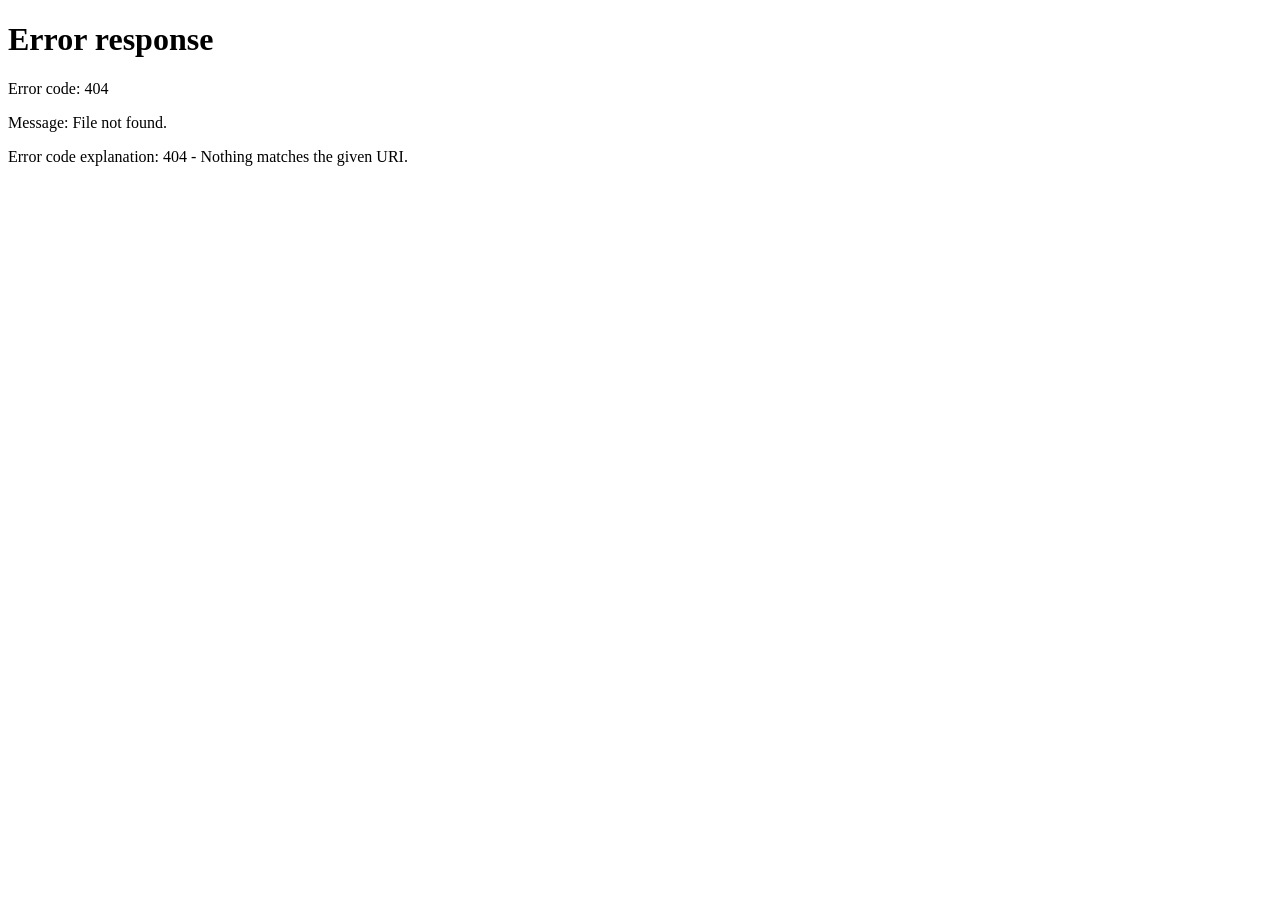
==== commit 5c749718: "Update entrenos.html" ====
--- a/entrenos.html
+++ b/entrenos.html
@@ -3,7 +3,13 @@
 <head>
     <meta charset="UTF-8">
     <meta name="viewport" content="width=device-width, initial-scale=1.0, maximum-scale=1.0, user-scalable=no">
-    <title>FlowApp - Entrenamientos</title>
+    <title>Flow - Entrenamientos</title>
+    
+    <script>
+        if (!localStorage.getItem('flow_mini_user')) {
+            window.location.replace('logchapuzaprovisional.html');
+        }
+    </script>
     <link rel="stylesheet" href="shared.css">
     <link rel="stylesheet" href="entrenos.css">
 </head>
@@ -145,10 +151,17 @@
         </div>
 
         <div id="deck-container" class="hidden">
-            <div class="deck-header-btns">
-                <button class="deck-btn reset" onclick="resetWorkout()">Reset</button>
-                <button class="deck-btn" onclick="closeDeck()">Salir</button>
-            </div>
+            <div class="deck-header-btns" style="right: 20px;">
+    <div id="delete-switch-wrapper" class="delete-switch-wrapper">
+        <div id="delete-switch-track" class="delete-switch-track">
+            <span class="slide-text">← Desliza para eliminar</span>
+        </div>
+        <button id="deck-main-btn" class="deck-icon-btn">
+            <svg class="icon-x" width="22" height="22" viewBox="0 0 24 24" fill="none" stroke="currentColor" stroke-width="2.5" stroke-linecap="round" stroke-linejoin="round"><line x1="18" y1="6" x2="6" y2="18"></line><line x1="6" y1="6" x2="18" y2="18"></line></svg>
+            <svg class="icon-trash" width="20" height="20" viewBox="0 0 24 24" fill="none" stroke="currentColor" stroke-width="2.5" stroke-linecap="round" stroke-linejoin="round"><polyline points="3 6 5 6 21 6"></polyline><path d="M19 6v14a2 2 0 0 1-2 2H7a2 2 0 0 1-2-2V6m3 0V4a2 2 0 0 1 2-2h4a2 2 0 0 1 2 2v2"></path></svg>
+        </button>
+    </div>
+</div>
             
             <div id="edge-left" class="edge-indicator nope">
                 <svg width="40" height="40" viewBox="0 0 24 24" fill="none" stroke="white" stroke-width="3" stroke-linecap="round" stroke-linejoin="round"><line x1="18" y1="6" x2="6" y2="18"></line><line x1="6" y1="6" x2="18" y2="18"></line></svg>
@@ -164,4 +177,4 @@
     <div id="toast-container" class="toast-container"></div>
     <script src="entrenos.js"></script>
 </body>
-</html>+</html>
--- a/shared.css
+++ b/shared.css
@@ -177,4 +177,98 @@
 /* Animaciones Globales */
 @keyframes slideInDown { 0% { opacity: 0; transform: translateY(-30px); } 100% { opacity: 1; transform: translateY(0); } }
 @keyframes popIn { 0% { opacity: 0; transform: translateY(15px) scale(0.97); } 100% { opacity: 1; transform: translateY(0) scale(1); } }
-@keyframes fadeIn { from { opacity: 0; } to { opacity: 1; } }+@keyframes fadeIn { from { opacity: 0; } to { opacity: 1; } }
+
+
+/* ==========================================================================
+   COMPORTAMIENTO NATIVO GLOBAL (ANTI-WEB)
+   ========================================================================== */
+
+/* 1. Eliminar el recuadro azul/gris táctil en TODA la app (Forzado) */
+* {
+    -webkit-tap-highlight-color: transparent !important;
+}
+
+/* 2. Prevenir selección de texto y zoom accidental en elementos interactivos */
+button, 
+a, 
+input[type="range"], 
+.toggle-btn, 
+.icon-btn, 
+.nav-links li,
+.day-item, 
+.period-item, 
+.habit-card, 
+.week-day-card, 
+.library-habit-card,
+.fab-btn, 
+.fab-main, 
+.fab-mini, 
+.cal-day, 
+.add-routine-card, 
+.add-habit-card, 
+.btn-primary, 
+.send-btn,
+.deck-btn {
+    user-select: none !important;
+    -webkit-user-select: none !important;
+    outline: none !important;
+    
+    /* Elimina el retraso de 300ms al tocar la pantalla (Vital para apps web) */
+    touch-action: manipulation !important; 
+}
+/* ==========================================================================
+   FEEDBACK VISUAL NATIVO (EFECTO DE PULSACIÓN iOS)
+   ========================================================================== */
+
+/* 1. Aseguramos que el cambio de color sea fluido pero rápido (Premium feel) */
+button, 
+a, 
+.toggle-btn, 
+.icon-btn, 
+.nav-links li,
+.day-item, 
+.habit-card, 
+.week-day-card, 
+.library-habit-card,
+.fab-btn, 
+.fab-main, 
+.fab-mini, 
+.cal-day, 
+.add-routine-card, 
+.add-habit-card, 
+.btn-primary, 
+.send-btn,
+.deck-btn {
+    /* Mantenemos tus curvas de animación pero aseguramos que filter y opacity también se animen */
+    transition: transform 0.25s cubic-bezier(0.19, 1, 0.22, 1), 
+                filter 0.15s ease-out, 
+                opacity 0.15s ease-out, 
+                box-shadow 0.25s ease !important;
+}
+
+/* 2. Oscurecimiento dinámico al mantener pulsado (Magia de iOS) */
+button:active:not(:disabled), 
+a:active, 
+.toggle-btn:active, 
+.icon-btn:active, 
+.nav-links li:active,
+.day-item:active,
+.habit-card:active,
+.week-day-card:active,
+.library-habit-card:active,
+.fab-btn:active,
+.fab-main:active,
+.fab-mini:active,
+.cal-day:active,
+.add-routine-card:active,
+.add-habit-card:active,
+.btn-primary:active:not(:disabled),
+.send-btn:active:not(:disabled),
+.deck-btn:active {
+    /* Oscurece un 15% y satura ligeramente los colores para dar peso a la pulsación */
+    filter: brightness(0.85) saturate(1.1) !important;
+    
+    /* Lo hace un 10% translúcido para integrarse con la sombra/fondo */
+    opacity: 0.9 !important;
+}
--- a/entrenos.css
+++ b/entrenos.css
@@ -198,10 +198,50 @@
 .edge-indicator { position: absolute; top: 50%; transform: translateY(-50%); height: 220px; width: 100px; z-index: 1050; display: flex; align-items: center; opacity: 0; pointer-events: none; transition: background-color 0.2s ease; }
 .edge-indicator.nope { left: -100px; border-radius: 0 150px 150px 0; background-color: rgba(255, 59, 48, 0.95); justify-content: flex-end; padding-right: 24px; box-shadow: inset -10px 0 30px rgba(0,0,0,0.1); }
 .edge-indicator.like { right: -100px; border-radius: 150px 0 0 150px; background-color: rgba(52, 199, 89, 0.95); justify-content: flex-start; padding-left: 24px; box-shadow: inset 10px 0 30px rgba(0,0,0,0.1); }
-.deck-header-btns { position: absolute; top: 15px; width: 100%; padding: 0 20px; display: flex; justify-content: space-between; z-index: 1200; pointer-events: none; }
-.deck-btn { pointer-events: auto; color: white; background: rgba(255,255,255,0.2); backdrop-filter: blur(10px); padding: 12px 24px; border-radius: 30px; font-size: 14px; font-weight: 900; cursor: pointer; transition: transform 0.2s; border: none; text-transform: uppercase; letter-spacing: 1px; }
-.deck-btn.reset { background: rgba(255, 59, 48, 0.7); }
-.deck-btn:active { transform: scale(0.9); }
+.deck-header-btns { 
+    position: absolute; 
+    top: 20px; 
+    right: 20px; /* ¡Alineado a la derecha! */
+    display: flex; 
+    gap: 12px;  
+    z-index: 1200; 
+    pointer-events: none; 
+    width: auto;
+    padding: 0;
+}
+
+.deck-icon-btn { 
+    pointer-events: auto; 
+    color: white; 
+    background: rgba(255, 255, 255, 0.15); 
+    backdrop-filter: blur(12px); 
+    -webkit-backdrop-filter: blur(12px);
+    width: 44px; 
+    height: 44px; 
+    border-radius: 50%; 
+    display: flex; 
+    justify-content: center; 
+    align-items: center; 
+    cursor: pointer; 
+    transition: all 0.3s cubic-bezier(0.19, 1, 0.22, 1); 
+    border: 1px solid rgba(255, 255, 255, 0.15); 
+    box-shadow: 0 8px 20px rgba(0,0,0,0.15);
+}
+
+.deck-icon-btn:active { 
+    transform: scale(0.85); 
+    background: rgba(255, 255, 255, 0.25);
+}
+
+.deck-icon-btn.reset { 
+    color: #FF3B30; 
+    background: rgba(255, 59, 48, 0.15); 
+    border-color: rgba(255, 59, 48, 0.25);
+}
+
+.deck-icon-btn.reset:active {
+    background: rgba(255, 59, 48, 0.25); 
+}
 
 @keyframes slideUp { 0% { opacity: 0; transform: translateY(20px); } 100% { opacity: 1; transform: translateY(0); } }
 @keyframes fadeIn { from { opacity: 0; } to { opacity: 1; } }
@@ -512,4 +552,120 @@
 @keyframes cascadeLoad {
     0% { opacity: 0; transform: translateY(20px); }
     100% { opacity: 1; transform: translateY(0); }
-}+}
+/* =========================================
+   INTERACCIÓN: SLIDE TO DELETE (LONG PRESS)
+   ========================================= */
+.delete-switch-wrapper {
+    position: relative;
+    display: flex;
+    align-items: center;
+    justify-content: flex-end;
+    height: 44px;
+    z-index: 1200;
+    pointer-events: auto;
+    
+    /* ¡NUEVO! Bloqueo de selección para que no salga el menú al mantener pulsado */
+    user-select: none;
+    -webkit-user-select: none;
+    -webkit-touch-callout: none;
+}
+
+.delete-switch-track {
+    position: absolute;
+    right: 0;
+    height: 44px;
+    width: 44px; /* Empieza del tamaño del botón */
+    border-radius: 22px;
+    background: rgba(255, 255, 255, 0.15);
+    backdrop-filter: blur(12px);
+    -webkit-backdrop-filter: blur(12px);
+    border: 1px solid rgba(255, 255, 255, 0.15);
+    box-shadow: 0 8px 20px rgba(0,0,0,0.15);
+    display: flex;
+    align-items: center;
+    padding-left: 20px;
+    opacity: 0;
+    transition: all 0.4s cubic-bezier(0.175, 0.885, 0.32, 1.275);
+    pointer-events: none;
+    overflow: hidden;
+}
+
+/* Estado Activo: La pastilla se estira hasta el centro */
+.delete-switch-wrapper.active-switch .delete-switch-track {
+    width: 55vw; /* Ocupa hasta el medio de la pantalla */
+    max-width: 260px;
+    opacity: 1;
+    background: rgba(255, 255, 255, 0.95); /* Se vuelve blanca opaca */
+}
+
+.delete-switch-track .slide-text {
+    color: #8E8E93;
+    font-size: 13px;
+    font-weight: 800;
+    text-transform: uppercase;
+    letter-spacing: 0.5px;
+    opacity: 0;
+    transform: translateX(10px);
+    transition: all 0.3s ease;
+    white-space: nowrap;
+}
+
+.delete-switch-wrapper.active-switch .delete-switch-track .slide-text {
+    opacity: 1;
+    transform: translateX(0);
+    transition-delay: 0.2s;
+}
+
+#deck-main-btn {
+    position: relative;
+    z-index: 2;
+    transition: background 0.3s, transform 0.3s, border 0.3s;
+    
+    /* ¡NUEVO! Bloqueo en el propio botón también por seguridad en iOS/Android */
+    user-select: none;
+    -webkit-user-select: none;
+    -webkit-touch-callout: none;
+}
+
+/* El botón se vuelve blanco y sólido al mantener pulsado */
+.delete-switch-wrapper.pre-switch #deck-main-btn {
+    background: #ffffff;
+    box-shadow: 0 4px 15px rgba(0,0,0,0.2);
+    border-color: transparent;
+    animation: popSwitch 0.4s cubic-bezier(0.175, 0.885, 0.32, 1.275) forwards;
+}
+
+#deck-main-btn svg {
+    position: absolute;
+    top: 50%;
+    left: 50%;
+    transform: translate(-50%, -50%);
+    transition: opacity 0.3s ease, color 0.1s;
+}
+
+#deck-main-btn .icon-trash {
+    opacity: 0;
+    color: #000000; /* Papelera negra al principio */
+}
+/* =========================================
+   EFECTOS PREMIUM DEL SWITCH (POP Y FONDO)
+   ========================================= */
+#deck-container {
+    transition: background-color 0.4s ease; /* Permite que el fondo vuelva a negro suavemente */
+}
+
+@keyframes popSwitch {
+    0% { scale: 1; }
+    50% { scale: 1.2; }
+    100% { scale: 1.05; }
+}
+
+/* Modificamos el estado activo que ya tenías para usar la nueva animación Pop */
+.delete-switch-wrapper.active-switch #deck-main-btn {
+    background: #ffffff;
+    box-shadow: 0 4px 15px rgba(0,0,0,0.2);
+    border-color: transparent;
+    /* Reemplazamos el "transform: scale(1.05);" estático por la animación dinámica */
+    animation: popSwitch 0.4s cubic-bezier(0.175, 0.885, 0.32, 1.275) forwards;
+}
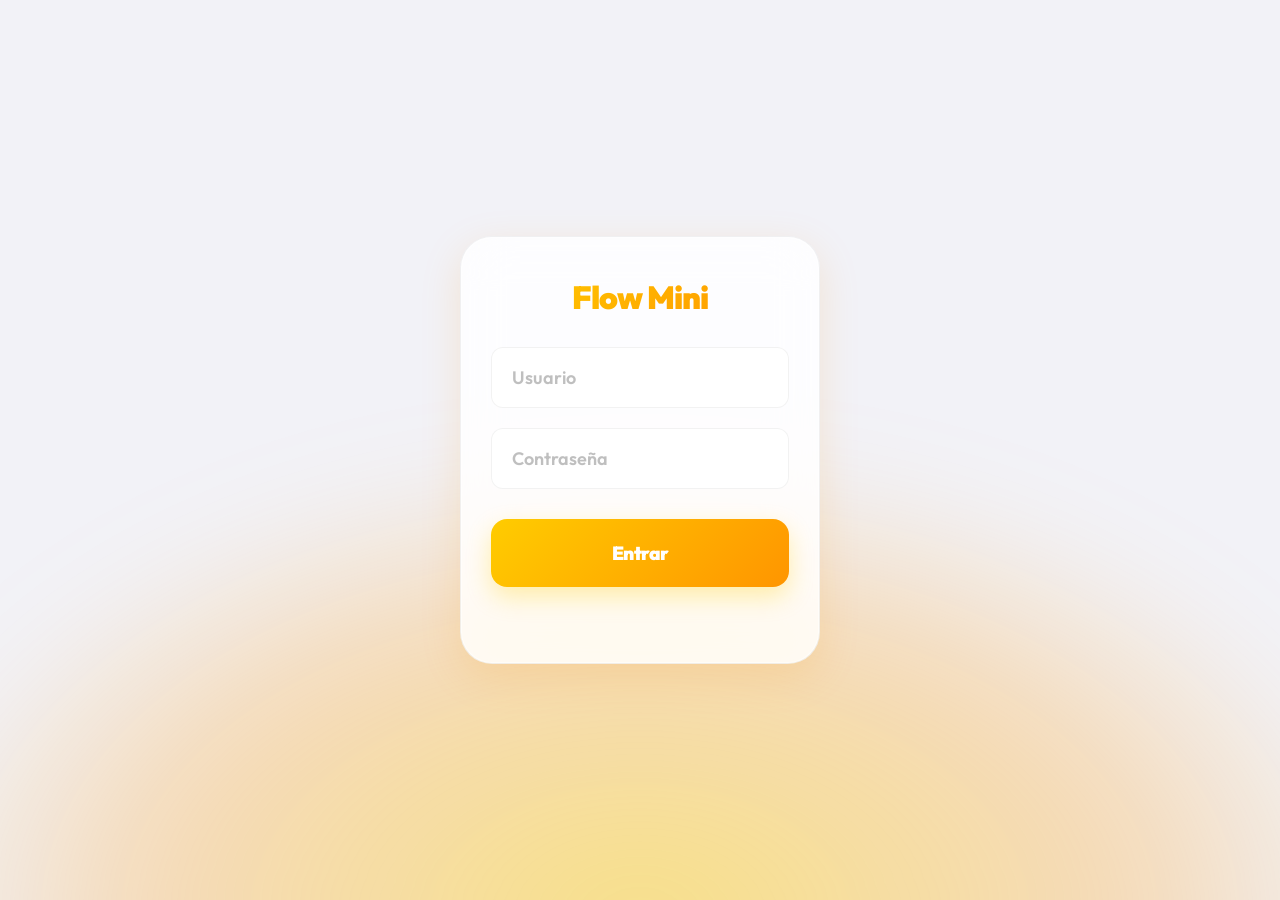
==== commit c54ca669: "Update entrenos.html" ====
--- a/entrenos.html
+++ b/entrenos.html
@@ -10,6 +10,8 @@
             window.location.replace('logchapuzaprovisional.html');
         }
     </script>
+    
+    
     <link rel="stylesheet" href="shared.css">
     <link rel="stylesheet" href="entrenos.css">
 </head>
@@ -51,6 +53,20 @@
         </g>
     </svg> Entrenamientos
             </li>
+            
+     <!-- CERRAMOS SESION -->      <div style="height: 1px; background: var(--glass-border); margin: 20px 0;"></div>
+        
+        <li onclick="cerrarSesion()" style="display:flex; align-items:center; gap:10px; color: #FF3B30;">
+            <svg width="18" height="18" viewBox="0 0 24 24" fill="none" stroke="currentColor" stroke-width="2" stroke-linecap="round" stroke-linejoin="round">
+                <path d="M9 21H5a2 2 0 0 1-2-2V5a2 2 0 0 1 2-2h4"></path>
+                <polyline points="16 17 21 12 16 7"></polyline>
+                <line x1="21" y1="12" x2="9" y2="12"></line>
+            </svg> 
+            Cerrar sesión
+        </li>        
+            
+            
+            
         </ul>
     </nav>
     <div id="overlay" class="overlay"></div>
